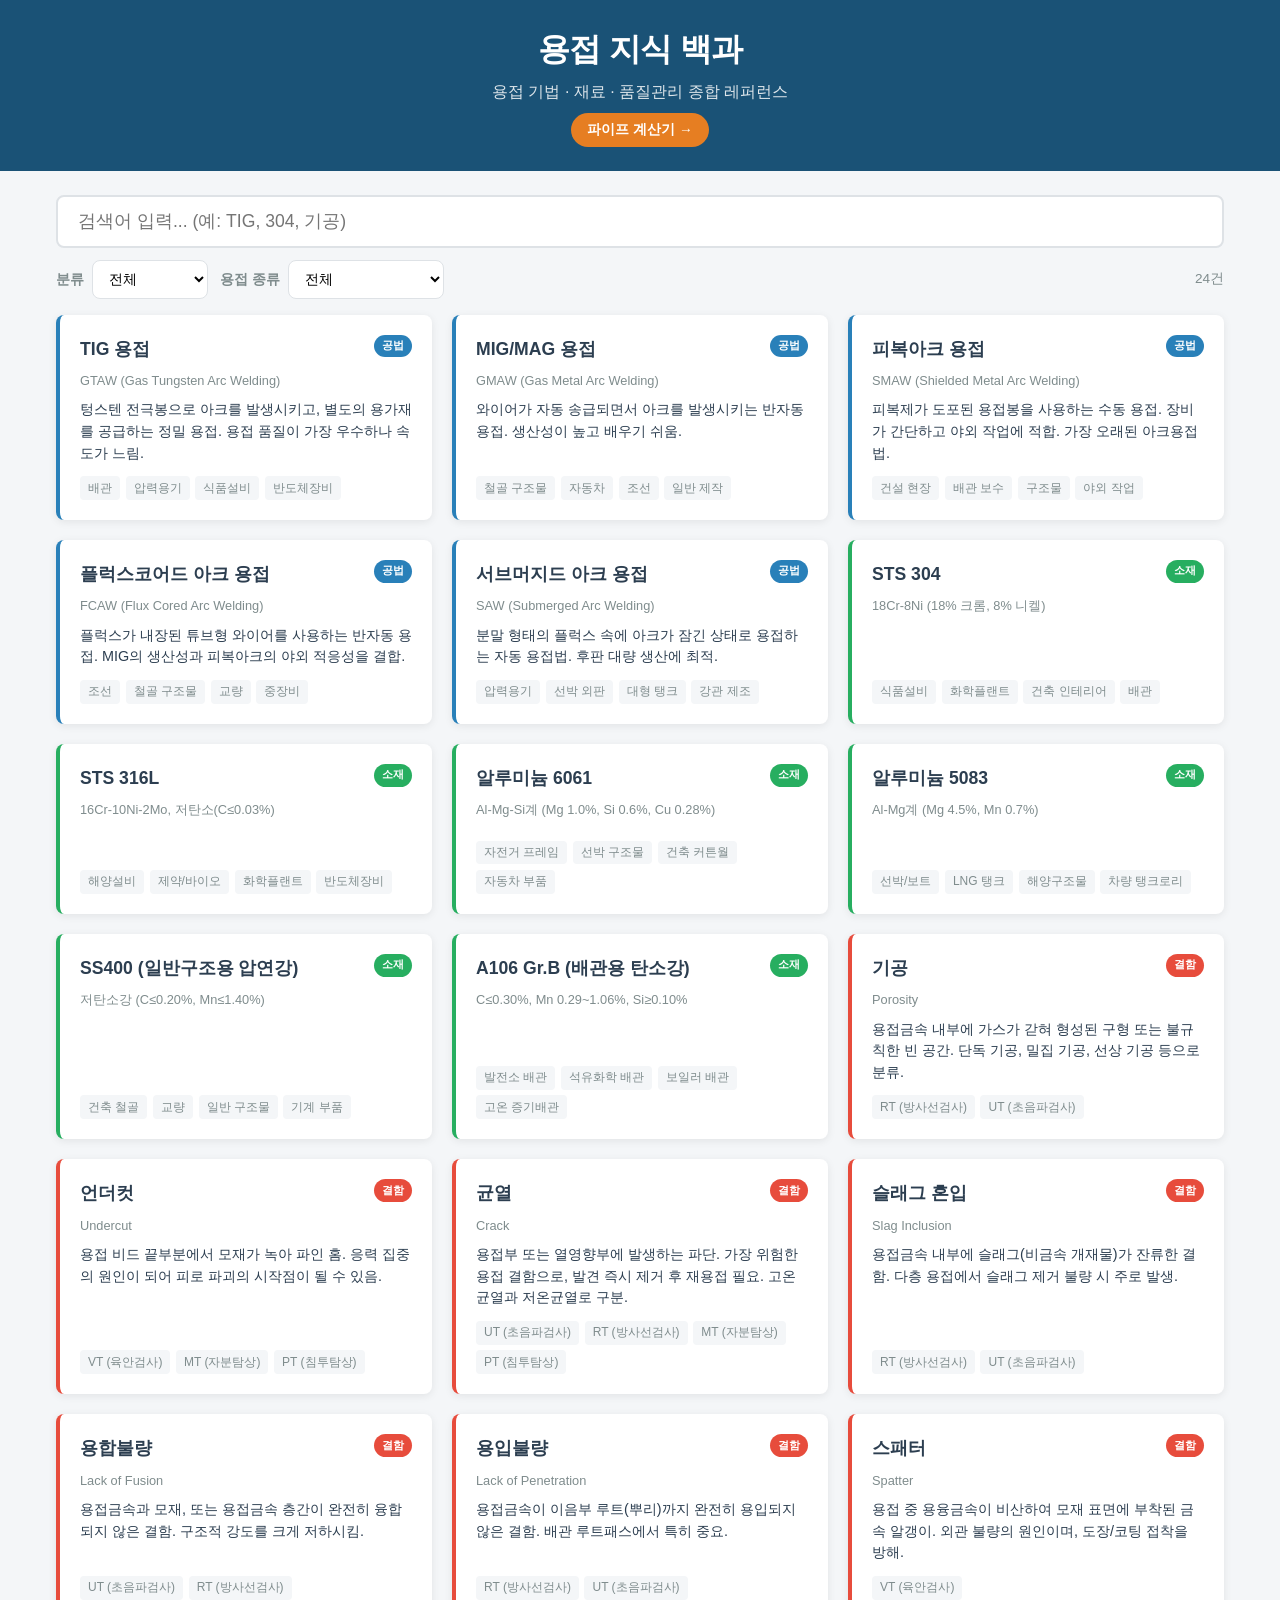
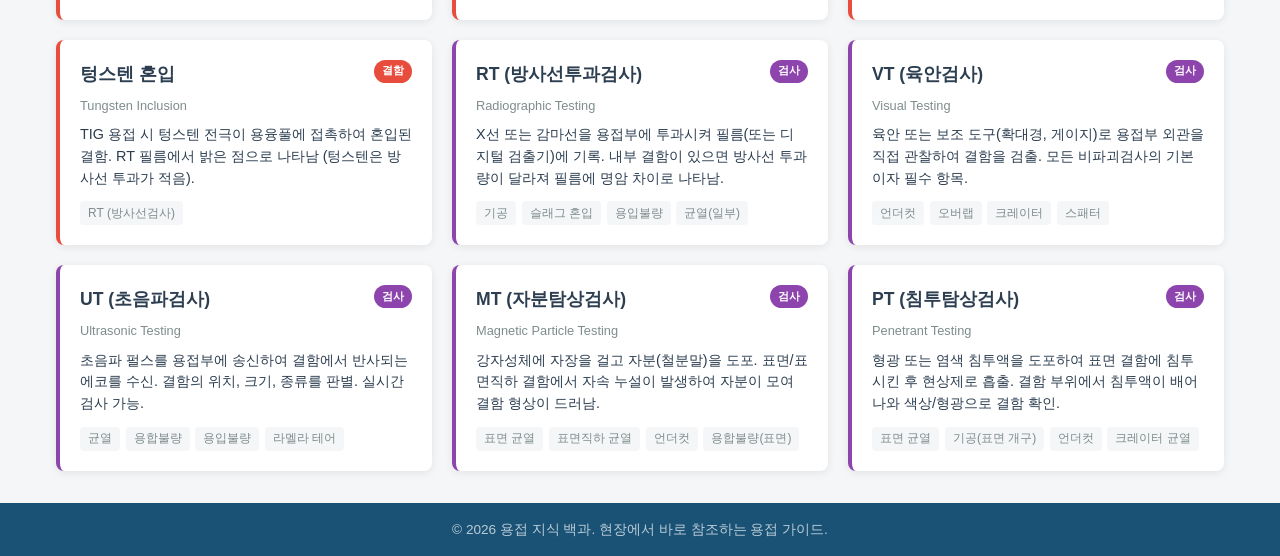
==== index.html @ b44bc076 "용접 지식 백과 정적 사이트 - GitHub Pages 배포 8개 파이프 계산기, 용접 공법/소재/결함 검색, 모바일 최적화 포함.  Co-Authored-By: Claude Op" ====
<!DOCTYPE html>
<html lang="ko">
<head>
  <meta charset="UTF-8">
  <meta name="viewport" content="width=device-width, initial-scale=1.0">
  <meta name="description" content="용접 기법, 재료, 결함 관리에 대한 종합 지식 사이트. 현장에서 바로 참조할 수 있는 용접 가이드.">
  <title>용접 지식 백과</title>
  <link rel="stylesheet" href="css/style.css">
</head>
<body>
  <header class="header">
    <div class="container">
      <h1 class="header__title">용접 지식 백과</h1>
      <p class="header__subtitle">용접 기법 · 재료 · 품질관리 종합 레퍼런스</p>
      <a href="calculator.html" class="header__calc-link">파이프 계산기 &rarr;</a>
    </div>
  </header>

  <main class="container">
    <!-- 검색 및 필터 영역 -->
    <section class="search-section">
      <div class="search-bar">
        <input
          type="text"
          id="searchInput"
          class="search-bar__input"
          placeholder="검색어 입력... (예: TIG, 304, 기공)"
          autocomplete="off"
        >
      </div>
      <div class="filter-bar">
        <div class="filter-group">
          <label for="typeFilter" class="filter-group__label">분류</label>
          <select id="typeFilter" class="filter-group__select">
            <option value="all">전체</option>
            <option value="processes">용접 공법</option>
            <option value="materials">소재</option>
            <option value="defects">결함</option>
            <option value="inspections">비파괴검사</option>
          </select>
        </div>
        <div class="filter-group">
          <label for="processFilter" class="filter-group__label">용접 종류</label>
          <select id="processFilter" class="filter-group__select">
            <option value="all">전체</option>
            <option value="tig">TIG</option>
            <option value="mig">MIG/MAG</option>
            <option value="smaw">피복아크(SMAW)</option>
            <option value="fcaw">FCAW</option>
            <option value="saw">SAW</option>
          </select>
        </div>
        <span id="resultCount" class="filter-bar__count"></span>
      </div>
    </section>

    <!-- 카드 목록 영역 -->
    <section id="cardGrid" class="card-grid">
      <!-- JavaScript에서 카드가 동적으로 삽입됩니다 -->
    </section>

    <!-- 검색 결과 없음 메시지 -->
    <div id="noResults" class="no-results" style="display: none;">
      <p>검색 결과가 없습니다.</p>
      <p class="no-results__hint">다른 검색어를 입력하거나 필터를 변경해 보세요.</p>
    </div>
  </main>

  <footer class="footer">
    <div class="container">
      <p>&copy; 2026 용접 지식 백과. 현장에서 바로 참조하는 용접 가이드.</p>
    </div>
  </footer>

  <script src="js/data-loader.js"></script>
  <script src="js/search.js"></script>
  <script src="js/app.js"></script>
</body>
</html>
---- css/style.css ----
/* ============================================
   용접 지식 백과 - 스타일시트
   모바일 퍼스트 + CSS 변수 테마
   ============================================ */

/* --- CSS 변수 (색상/크기를 여기서만 바꾸면 전체 변경) --- */
:root {
  --color-primary: #1a5276;
  --color-primary-light: #2980b9;
  --color-accent: #e67e22;
  --color-bg: #f4f6f8;
  --color-card: #ffffff;
  --color-text: #2c3e50;
  --color-text-light: #7f8c8d;
  --color-border: #dee2e6;
  --color-danger: #e74c3c;
  --color-success: #27ae60;
  --color-info: #3498db;
  --color-tag-process: #2980b9;
  --color-tag-material: #27ae60;
  --color-tag-defect: #e74c3c;
  --color-tag-inspection: #8e44ad;
  --radius: 8px;
  --shadow: 0 2px 8px rgba(0, 0, 0, 0.08);
  --shadow-hover: 0 4px 16px rgba(0, 0, 0, 0.12);
  --max-width: 1200px;
  --header-height: auto;
}

/* --- 리셋 & 기본 --- */
*,
*::before,
*::after {
  box-sizing: border-box;
  margin: 0;
  padding: 0;
}

body {
  font-family: -apple-system, BlinkMacSystemFont, "Segoe UI", Roboto, "Noto Sans KR", sans-serif;
  background: var(--color-bg);
  color: var(--color-text);
  line-height: 1.6;
  min-height: 100vh;
  display: flex;
  flex-direction: column;
}

a {
  color: var(--color-primary-light);
  text-decoration: none;
}

a:hover {
  text-decoration: underline;
}

/* --- 컨테이너 --- */
.container {
  max-width: var(--max-width);
  margin: 0 auto;
  padding: 0 1rem;
  width: 100%;
}

/* --- 헤더 --- */
.header {
  background: var(--color-primary);
  color: #fff;
  padding: 1.5rem 0;
  text-align: center;
}

.header__title {
  font-size: 1.5rem;
  font-weight: 700;
  letter-spacing: -0.02em;
}

.header__subtitle {
  font-size: 0.875rem;
  opacity: 0.85;
  margin-top: 0.25rem;
}

.header__calc-link {
  display: inline-block;
  margin-top: 0.5rem;
  padding: 0.4rem 1rem;
  background: var(--color-accent);
  color: #fff;
  border-radius: 100px;
  font-size: 0.85rem;
  font-weight: 600;
}

.header__calc-link:hover {
  opacity: 0.9;
  text-decoration: none;
}

/* 상세 페이지 헤더 */
.header--detail {
  padding: 0.75rem 0;
  text-align: left;
}

.header__nav {
  display: flex;
  align-items: center;
  gap: 1rem;
}

.header__back {
  color: #fff;
  font-size: 0.95rem;
  opacity: 0.9;
}

.header__back:hover {
  opacity: 1;
  text-decoration: none;
}

.header__title-small {
  font-size: 1rem;
  font-weight: 600;
}

/* --- 검색 & 필터 --- */
.search-section {
  margin: 1.5rem 0 1rem;
}

.search-bar {
  margin-bottom: 0.75rem;
}

.search-bar__input {
  width: 100%;
  padding: 0.875rem 1rem;
  border: 2px solid var(--color-border);
  border-radius: var(--radius);
  font-size: 1rem;
  outline: none;
  transition: border-color 0.2s;
}

.search-bar__input:focus {
  border-color: var(--color-primary-light);
}

.filter-bar {
  display: flex;
  flex-wrap: wrap;
  gap: 0.75rem;
  align-items: center;
}

.filter-group {
  display: flex;
  align-items: center;
  gap: 0.5rem;
}

.filter-group__label {
  font-size: 0.9rem;
  font-weight: 600;
  color: var(--color-text-light);
  white-space: nowrap;
}

.filter-group__select {
  padding: 0.6rem 0.75rem;
  border: 1px solid var(--color-border);
  border-radius: var(--radius);
  font-size: 0.9rem;
  background: #fff;
  cursor: pointer;
}

.filter-bar__count {
  font-size: 0.85rem;
  color: var(--color-text-light);
  margin-left: auto;
}

/* --- 카드 그리드 --- */
.card-grid {
  display: grid;
  grid-template-columns: repeat(auto-fill, minmax(300px, 1fr));
  gap: 1rem;
  margin-bottom: 2rem;
}

/* --- 카드 --- */
.card {
  background: var(--color-card);
  border-radius: var(--radius);
  box-shadow: var(--shadow);
  padding: 1.25rem;
  cursor: pointer;
  transition: box-shadow 0.2s, transform 0.2s;
  border-left: 4px solid transparent;
  display: flex;
  flex-direction: column;
}

.card:hover {
  box-shadow: var(--shadow-hover);
  transform: translateY(-2px);
}

.card--process {
  border-left-color: var(--color-tag-process);
}

.card--material {
  border-left-color: var(--color-tag-material);
}

.card--defect {
  border-left-color: var(--color-tag-defect);
}

.card--inspection {
  border-left-color: var(--color-tag-inspection);
}

.card__header {
  display: flex;
  justify-content: space-between;
  align-items: flex-start;
  margin-bottom: 0.5rem;
}

.card__title {
  font-size: 1.1rem;
  font-weight: 700;
  color: var(--color-text);
}

.card__tag {
  font-size: 0.7rem;
  font-weight: 600;
  padding: 0.15rem 0.5rem;
  border-radius: 100px;
  color: #fff;
  white-space: nowrap;
  flex-shrink: 0;
}

.card__tag--process {
  background: var(--color-tag-process);
}

.card__tag--material {
  background: var(--color-tag-material);
}

.card__tag--defect {
  background: var(--color-tag-defect);
}

.card__tag--inspection {
  background: var(--color-tag-inspection);
}

.card__subtitle {
  font-size: 0.8rem;
  color: var(--color-text-light);
  margin-bottom: 0.5rem;
}

.card__summary {
  font-size: 0.9rem;
  color: var(--color-text);
  line-height: 1.5;
  flex-grow: 1;
}

.card__keywords {
  display: flex;
  flex-wrap: wrap;
  gap: 0.35rem;
  margin-top: 0.75rem;
}

.card__keyword {
  font-size: 0.75rem;
  background: var(--color-bg);
  color: var(--color-text-light);
  padding: 0.15rem 0.5rem;
  border-radius: 4px;
}

/* --- 검색 결과 없음 --- */
.no-results {
  text-align: center;
  padding: 3rem 1rem;
  color: var(--color-text-light);
}

.no-results p {
  font-size: 1.1rem;
  margin-bottom: 0.5rem;
}

.no-results__hint {
  font-size: 0.9rem;
}

/* --- 상세 페이지 --- */
.detail {
  padding: 1.5rem 0 2rem;
}

.detail__loading {
  text-align: center;
  color: var(--color-text-light);
  padding: 3rem 0;
}

.detail__title {
  font-size: 1.6rem;
  font-weight: 700;
  margin-bottom: 0.25rem;
}

.detail__name-en {
  font-size: 0.9rem;
  color: var(--color-text-light);
  margin-bottom: 0.5rem;
}

.detail__category {
  display: inline-block;
  font-size: 0.8rem;
  font-weight: 600;
  padding: 0.2rem 0.75rem;
  border-radius: 100px;
  color: #fff;
  margin-bottom: 1rem;
}

.detail__summary {
  font-size: 1rem;
  line-height: 1.7;
  margin-bottom: 1.5rem;
  padding: 1rem;
  background: var(--color-bg);
  border-radius: var(--radius);
}

/* 상세 페이지 섹션 */
.detail-section {
  margin-bottom: 1.5rem;
}

.detail-section__title {
  font-size: 1.1rem;
  font-weight: 700;
  color: var(--color-primary);
  margin-bottom: 0.75rem;
  padding-bottom: 0.25rem;
  border-bottom: 2px solid var(--color-primary);
  display: inline-block;
}

.detail-section__list {
  list-style: none;
  padding: 0;
}

.detail-section__list li {
  padding: 0.35rem 0 0.35rem 1.25rem;
  position: relative;
  line-height: 1.5;
}

.detail-section__list li::before {
  content: "•";
  position: absolute;
  left: 0.25rem;
  color: var(--color-primary-light);
  font-weight: bold;
}

/* 장단점 리스트 */
.pros-cons {
  display: grid;
  grid-template-columns: 1fr 1fr;
  gap: 1rem;
}

.pros-list,
.cons-list {
  padding: 0.75rem 1rem;
  border-radius: var(--radius);
  list-style: none;
}

.pros-list {
  background: rgba(39, 174, 96, 0.08);
  border-left: 4px solid var(--color-success);
}

.cons-list {
  background: rgba(231, 76, 60, 0.08);
  border-left: 4px solid var(--color-danger);
}

.pros-list li,
.cons-list li {
  padding: 0.25rem 0;
  font-size: 0.9rem;
}

.pros-label,
.cons-label {
  font-weight: 700;
  font-size: 0.85rem;
  margin-bottom: 0.5rem;
}

.pros-label {
  color: var(--color-success);
}

.cons-label {
  color: var(--color-danger);
}

/* 세팅 테이블 */
.settings-table-wrapper {
  overflow-x: auto;
  margin-bottom: 1rem;
}

.settings-table {
  width: 100%;
  min-width: 500px;
  border-collapse: collapse;
  font-size: 0.85rem;
}

.settings-table th,
.settings-table td {
  padding: 0.5rem 0.75rem;
  text-align: left;
  border-bottom: 1px solid var(--color-border);
}

.settings-table th {
  background: var(--color-primary);
  color: #fff;
  font-weight: 600;
  white-space: nowrap;
}

.settings-table tr:nth-child(even) td {
  background: var(--color-bg);
}

.settings-table td:last-child {
  font-size: 0.8rem;
  color: var(--color-text-light);
}

/* 팁/주의사항 박스 */
.tip-box {
  background: rgba(52, 152, 219, 0.08);
  border-left: 4px solid var(--color-info);
  padding: 0.75rem 1rem;
  border-radius: 0 var(--radius) var(--radius) 0;
  margin-bottom: 0.5rem;
  font-size: 0.9rem;
  line-height: 1.5;
}

.caution-box {
  background: rgba(231, 76, 60, 0.08);
  border-left: 4px solid var(--color-danger);
  padding: 0.75rem 1rem;
  border-radius: 0 var(--radius) var(--radius) 0;
  margin-bottom: 0.5rem;
  font-size: 0.9rem;
  line-height: 1.5;
}

/* 관련 항목 링크 */
.related-links {
  display: flex;
  flex-wrap: wrap;
  gap: 0.5rem;
}

.related-link {
  display: inline-block;
  padding: 0.5rem 0.875rem;
  background: var(--color-bg);
  border: 1px solid var(--color-border);
  border-radius: var(--radius);
  font-size: 0.85rem;
  color: var(--color-primary-light);
  transition: background 0.2s;
}

.related-link:hover {
  background: var(--color-primary-light);
  color: #fff;
  text-decoration: none;
}

/* --- 계산기 --- */
.calc-page {
  padding: 1rem 0 2rem;
}

.calc-tabs {
  display: flex;
  gap: 0.5rem;
  overflow-x: auto;
  padding-bottom: 0.5rem;
  margin-bottom: 1.25rem;
  -webkit-overflow-scrolling: touch;
}

.calc-tab {
  padding: 0.6rem 1rem;
  border: 1px solid var(--color-border);
  border-radius: var(--radius);
  background: var(--color-card);
  font-size: 0.9rem;
  font-weight: 600;
  color: var(--color-text);
  cursor: pointer;
  white-space: nowrap;
  transition: background 0.2s, color 0.2s;
}

.calc-tab--active {
  background: var(--color-primary);
  color: #fff;
  border-color: var(--color-primary);
}

.calc-panel {
  display: none;
}

.calc-panel--active {
  display: block;
}

.calc-panel__title {
  font-size: 1.3rem;
  font-weight: 700;
  margin-bottom: 0.25rem;
}

.calc-panel__subtitle {
  font-size: 1.05rem;
  font-weight: 600;
  margin-bottom: 0.25rem;
  color: var(--color-primary);
}

.calc-panel__desc {
  font-size: 0.9rem;
  color: var(--color-text-light);
  margin-bottom: 1.25rem;
}

.calc-form {
  display: flex;
  flex-direction: column;
  gap: 0.75rem;
  margin-bottom: 1rem;
}

.calc-field {
  display: flex;
  flex-direction: column;
  gap: 0.25rem;
}

.calc-label {
  font-size: 0.85rem;
  font-weight: 600;
  color: var(--color-text-light);
}

.calc-input,
.calc-select {
  padding: 0.75rem;
  border: 2px solid var(--color-border);
  border-radius: var(--radius);
  font-size: 1rem;
  outline: none;
  transition: border-color 0.2s;
  background: #fff;
}

.calc-input:focus,
.calc-select:focus {
  border-color: var(--color-primary-light);
}

.calc-input-group {
  display: flex;
  gap: 0.5rem;
}

.calc-input-group .calc-input {
  flex: 1;
}

.calc-unit-select {
  padding: 0.75rem 0.5rem;
  border: 2px solid var(--color-border);
  border-radius: var(--radius);
  font-size: 0.9rem;
  background: #fff;
  width: 5rem;
}

.calc-hint {
  font-size: 0.8rem;
  color: var(--color-text-light);
}

.calc-btn {
  padding: 0.875rem;
  background: var(--color-accent);
  color: #fff;
  border: none;
  border-radius: var(--radius);
  font-size: 1rem;
  font-weight: 700;
  cursor: pointer;
  transition: opacity 0.2s;
}

.calc-btn:active {
  opacity: 0.8;
}

/* 결과 표시 */
.calc-result {
  min-height: 1rem;
  margin-bottom: 1rem;
}

.calc-result__grid {
  display: grid;
  grid-template-columns: repeat(auto-fit, minmax(120px, 1fr));
  gap: 0.75rem;
  margin-bottom: 0.5rem;
}

.calc-result__item {
  background: var(--color-bg);
  padding: 0.75rem;
  border-radius: var(--radius);
  text-align: center;
}

.calc-result__item--primary {
  background: rgba(26, 82, 118, 0.08);
  border: 2px solid var(--color-primary);
}

.calc-result__label {
  display: block;
  font-size: 0.8rem;
  font-weight: 600;
  color: var(--color-text-light);
  margin-bottom: 0.25rem;
}

.calc-result__value {
  display: block;
  font-size: 1.4rem;
  font-weight: 700;
  color: var(--color-primary);
}

.calc-result__sub {
  display: block;
  font-size: 0.8rem;
  color: var(--color-text-light);
  margin-top: 0.15rem;
}

.calc-result__note {
  font-size: 0.8rem;
  color: var(--color-text-light);
}

.calc-result__breakdown {
  background: var(--color-bg);
  padding: 0.75rem;
  border-radius: var(--radius);
  font-size: 0.9rem;
  line-height: 1.8;
}

.calc-result__error {
  color: var(--color-danger);
  font-size: 0.9rem;
}

/* 공식 설명 */
.calc-formula {
  border: 1px solid var(--color-border);
  border-radius: var(--radius);
  margin-top: 0.5rem;
}

.calc-formula summary {
  padding: 0.6rem 0.75rem;
  font-size: 0.85rem;
  font-weight: 600;
  color: var(--color-primary);
  cursor: pointer;
}

.calc-formula__content {
  padding: 0 0.75rem 0.75rem;
  font-size: 0.9rem;
  line-height: 1.7;
}

.calc-formula__tip {
  margin-top: 0.5rem;
  color: var(--color-text-light);
  font-size: 0.85rem;
}

/* 분수 inch 그리드 */
.calc-fraction-grid {
  display: grid;
  grid-template-columns: repeat(4, 1fr);
  gap: 0.35rem;
  margin-bottom: 1rem;
}

.calc-fraction-btn {
  padding: 0.5rem;
  background: var(--color-bg);
  border: 1px solid var(--color-border);
  border-radius: var(--radius);
  font-size: 0.8rem;
  cursor: pointer;
  text-align: center;
  transition: background 0.2s;
}

.calc-fraction-btn:active {
  background: var(--color-primary-light);
  color: #fff;
}

/* --- 푸터 --- */
.footer {
  margin-top: auto;
  background: var(--color-primary);
  color: rgba(255, 255, 255, 0.7);
  padding: 1rem 0;
  text-align: center;
  font-size: 0.85rem;
}

/* --- 반응형 (데스크탑 보정) --- */
@media (min-width: 768px) {
  .header__title {
    font-size: 2rem;
  }

  .header__subtitle {
    font-size: 1rem;
  }

  .search-bar__input {
    font-size: 1.1rem;
    padding: 0.85rem 1.25rem;
  }

  .detail__title {
    font-size: 2rem;
  }

  .card-grid {
    gap: 1.25rem;
  }
}

/* 모바일 최적화 */
@media (max-width: 500px) {
  .pros-cons {
    grid-template-columns: 1fr;
  }

  .card-grid {
    grid-template-columns: 1fr;
  }

  .search-section {
    margin: 1rem 0 0.75rem;
  }

  .filter-bar {
    gap: 0.5rem;
  }

  /* 테이블 → 카드 변환 */
  .settings-table {
    min-width: 0;
  }

  .settings-table thead {
    display: none;
  }

  .settings-table tbody tr {
    display: block;
    margin-bottom: 0.75rem;
    padding: 0.75rem;
    background: var(--color-card);
    border: 1px solid var(--color-border);
    border-radius: var(--radius);
  }

  .settings-table tbody tr:nth-child(even) td {
    background: none;
  }

  .settings-table td {
    display: flex;
    padding: 0.25rem 0;
    border-bottom: none;
    font-size: 0.9rem;
  }

  .settings-table td::before {
    content: attr(data-label) ": ";
    font-weight: 600;
    color: var(--color-primary);
    min-width: 5rem;
    flex-shrink: 0;
  }

  .settings-table td:last-child {
    font-size: 0.85rem;
  }

  .settings-table td:first-child {
    padding-top: 0;
    font-size: 0.95rem;
  }
}

/* 극소 화면 (iPhone SE 등) */
@media (max-width: 380px) {
  .container {
    padding: 0 0.75rem;
  }

  .header {
    padding: 1rem 0;
  }

  .header__title {
    font-size: 1.3rem;
  }

  .card {
    padding: 1rem;
  }

  .card-grid {
    gap: 0.75rem;
  }

  .detail {
    padding: 1rem 0 1.5rem;
  }

  .detail__title {
    font-size: 1.4rem;
  }

  .tip-box,
  .caution-box {
    padding: 0.6rem 0.75rem;
  }
}
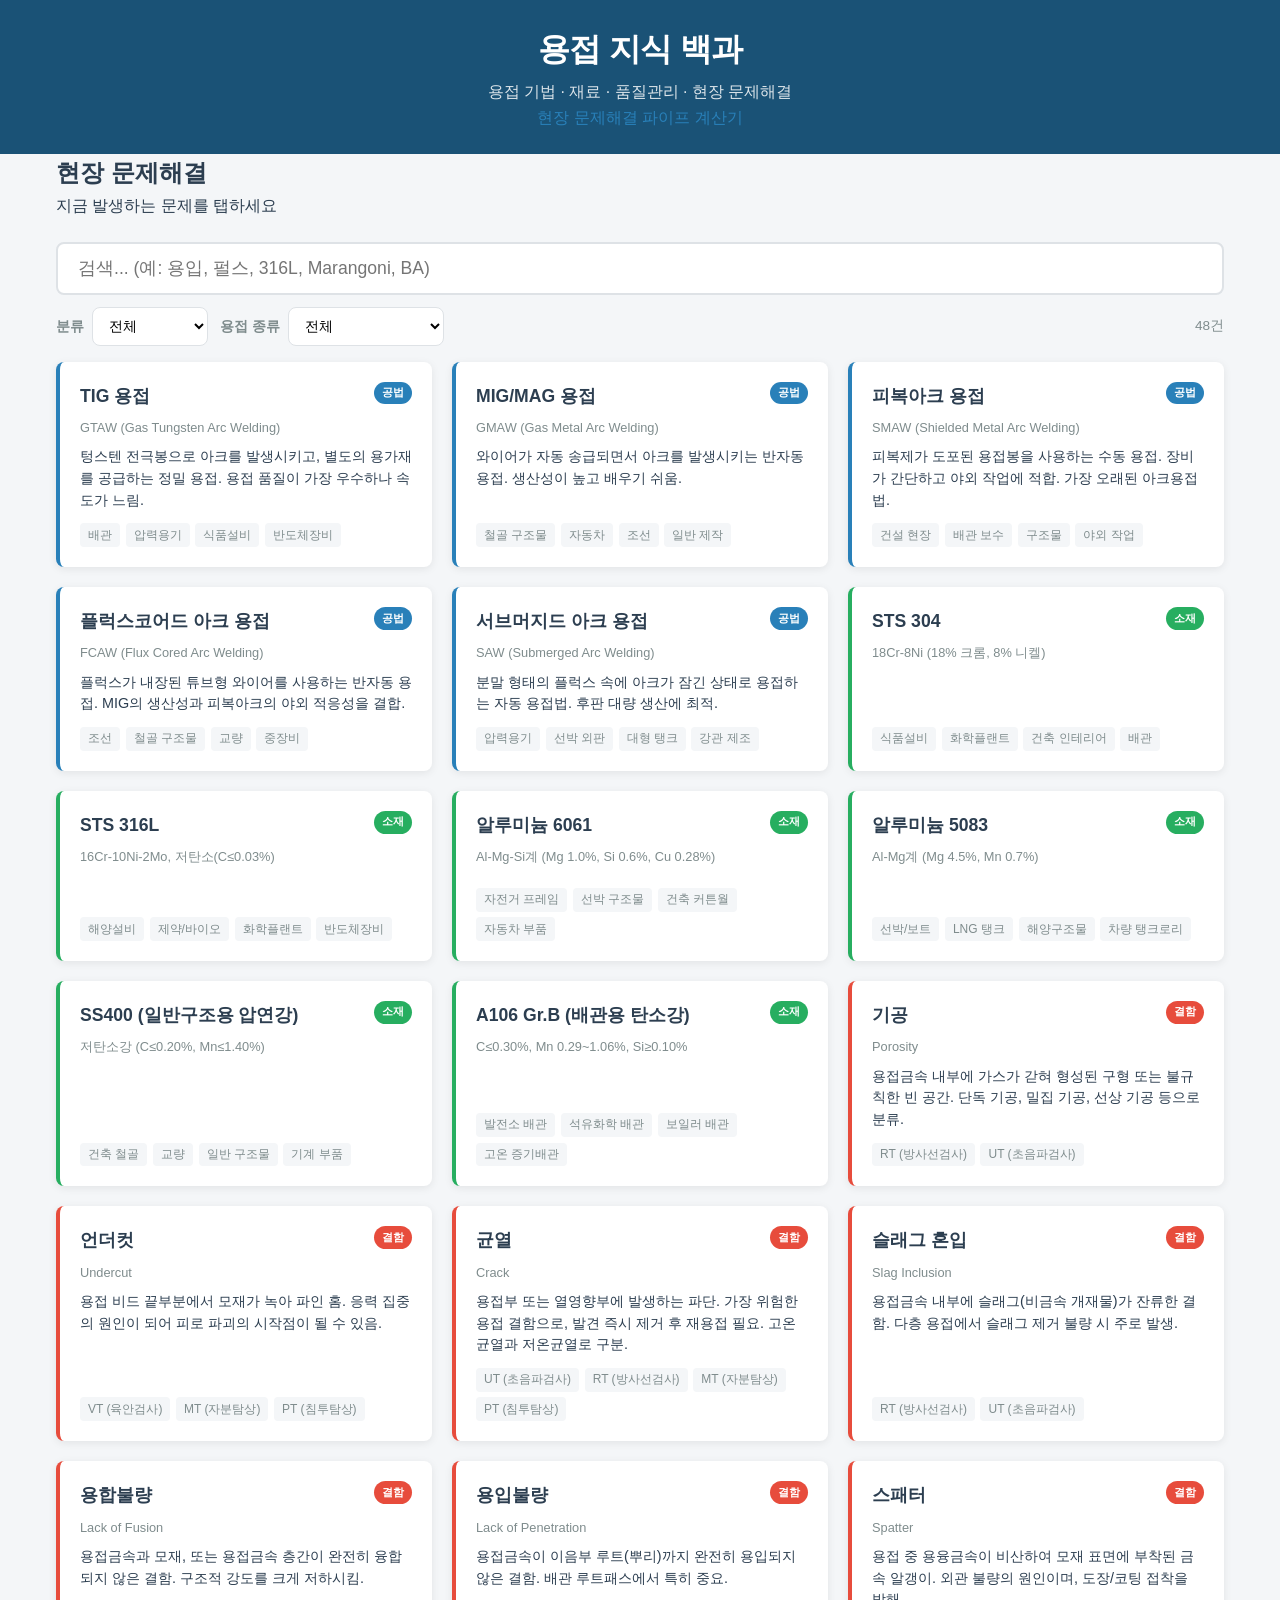
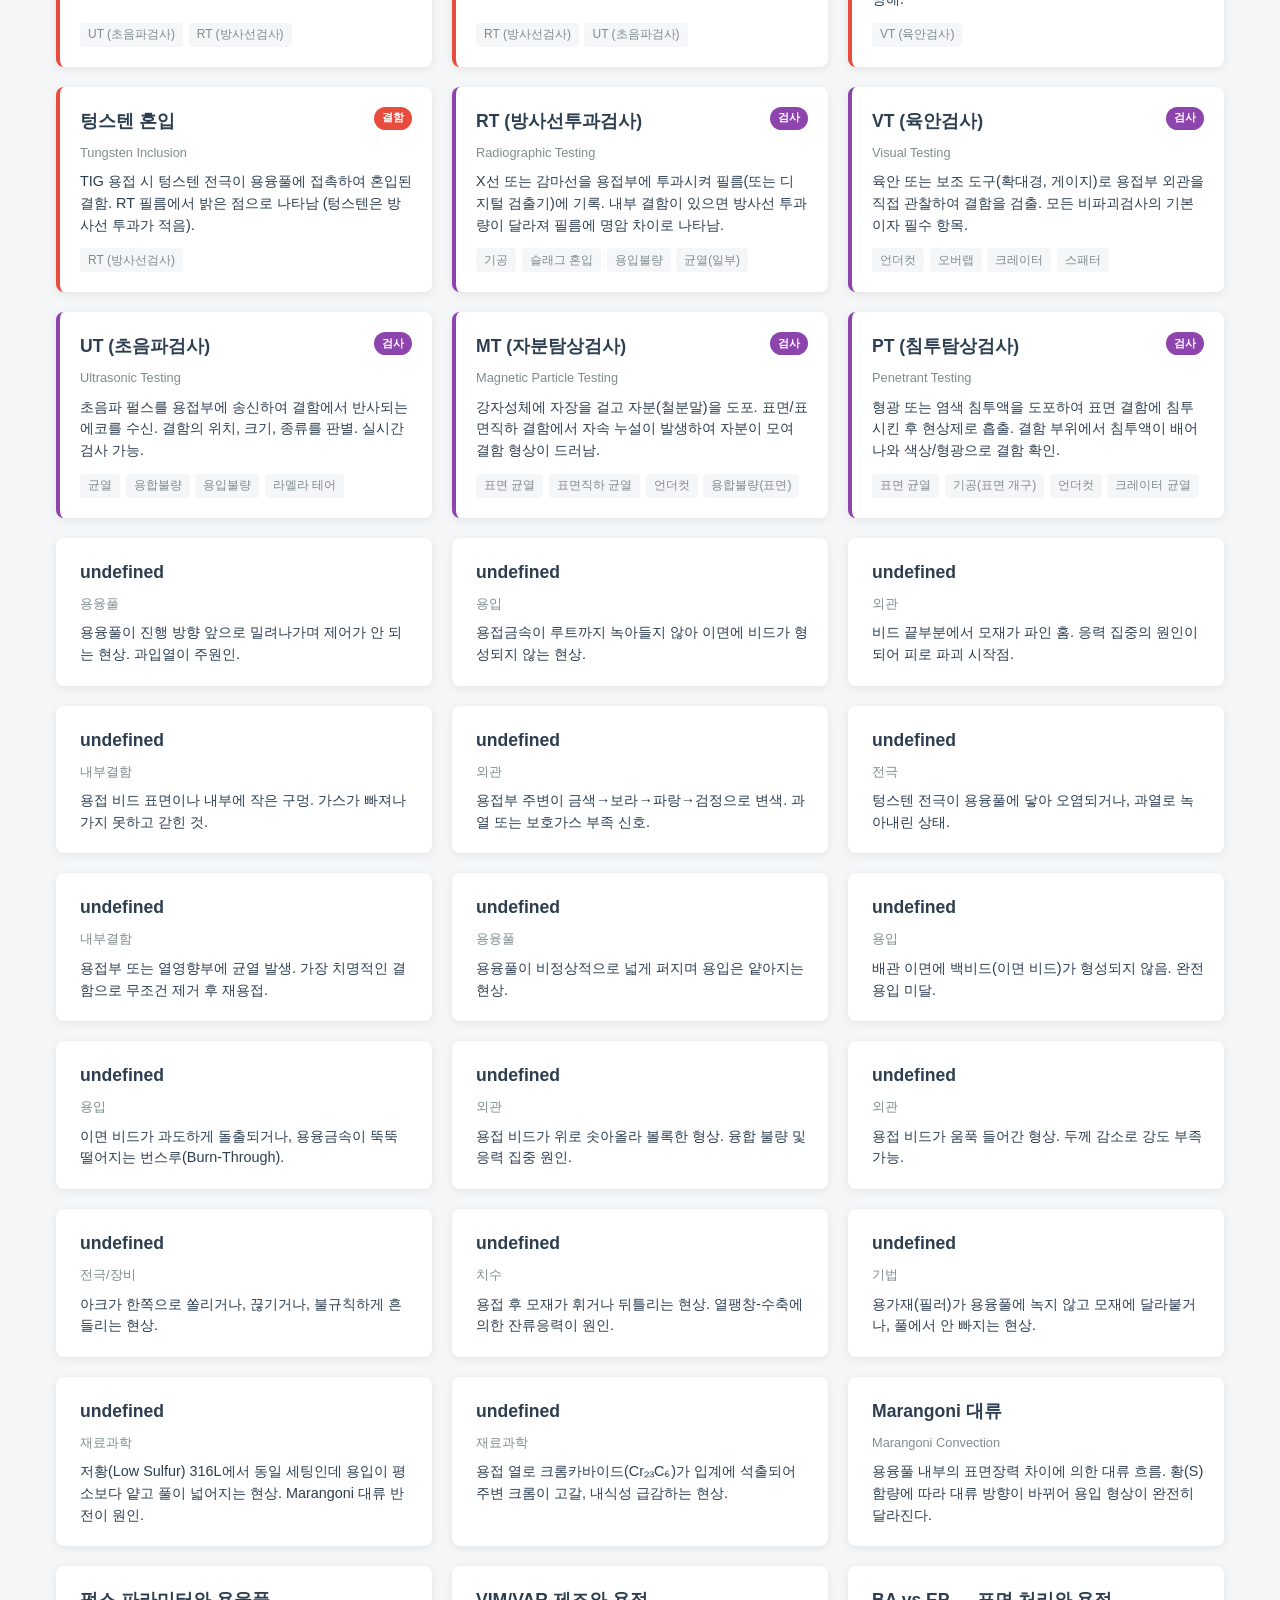
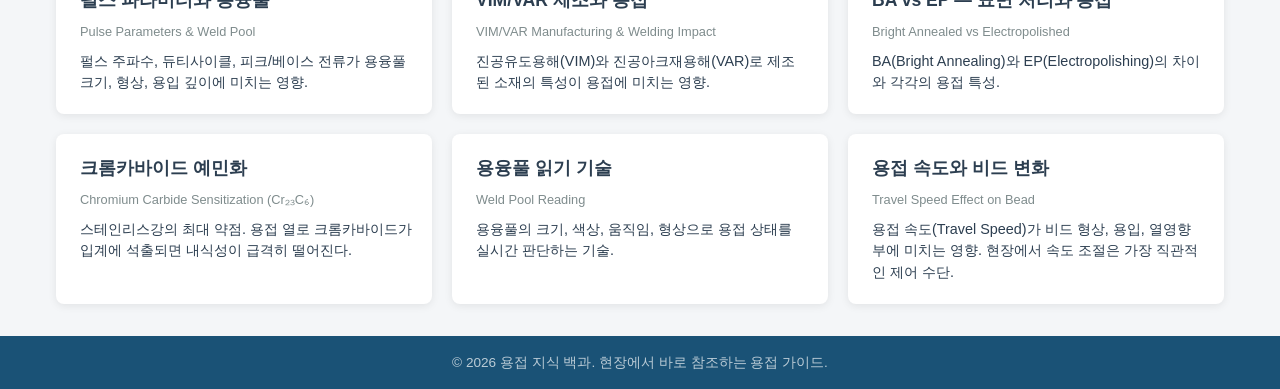
==== commit e9987691: "auto: update index.html" ====
--- a/index.html
+++ b/index.html
@@ -11,12 +11,24 @@
   <header class="header">
     <div class="container">
       <h1 class="header__title">용접 지식 백과</h1>
-      <p class="header__subtitle">용접 기법 · 재료 · 품질관리 종합 레퍼런스</p>
-      <a href="calculator.html" class="header__calc-link">파이프 계산기 &rarr;</a>
+      <p class="header__subtitle">용접 기법 · 재료 · 품질관리 · 현장 문제해결</p>
+      <div class="header__links">
+        <a href="#troubleshoot-section" class="header__link header__link--emergency">현장 문제해결</a>
+        <a href="calculator.html" class="header__link">파이프 계산기</a>
+      </div>
     </div>
   </header>
 
   <main class="container">
+    <!-- 현장 문제해결 퀵 액세스 -->
+    <section id="troubleshoot-section" class="troubleshoot-quick">
+      <h2 class="troubleshoot-quick__title">현장 문제해결</h2>
+      <p class="troubleshoot-quick__desc">지금 발생하는 문제를 탭하세요</p>
+      <div id="troubleshootGrid" class="troubleshoot-grid">
+        <!-- JavaScript에서 동적으로 삽입 -->
+      </div>
+    </section>
+
     <!-- 검색 및 필터 영역 -->
     <section class="search-section">
       <div class="search-bar">
@@ -24,7 +36,7 @@
           type="text"
           id="searchInput"
           class="search-bar__input"
-          placeholder="검색어 입력... (예: TIG, 304, 기공)"
+          placeholder="검색... (예: 용입, 펄스, 316L, Marangoni, BA)"
           autocomplete="off"
         >
       </div>
@@ -33,10 +45,12 @@
           <label for="typeFilter" class="filter-group__label">분류</label>
           <select id="typeFilter" class="filter-group__select">
             <option value="all">전체</option>
+            <option value="troubleshooting">문제해결</option>
             <option value="processes">용접 공법</option>
             <option value="materials">소재</option>
             <option value="defects">결함</option>
             <option value="inspections">비파괴검사</option>
+            <option value="science">용접 과학</option>
           </select>
         </div>
         <div class="filter-group">
@@ -56,7 +70,6 @@
 
     <!-- 카드 목록 영역 -->
     <section id="cardGrid" class="card-grid">
-      <!-- JavaScript에서 카드가 동적으로 삽입됩니다 -->
     </section>
 
     <!-- 검색 결과 없음 메시지 -->
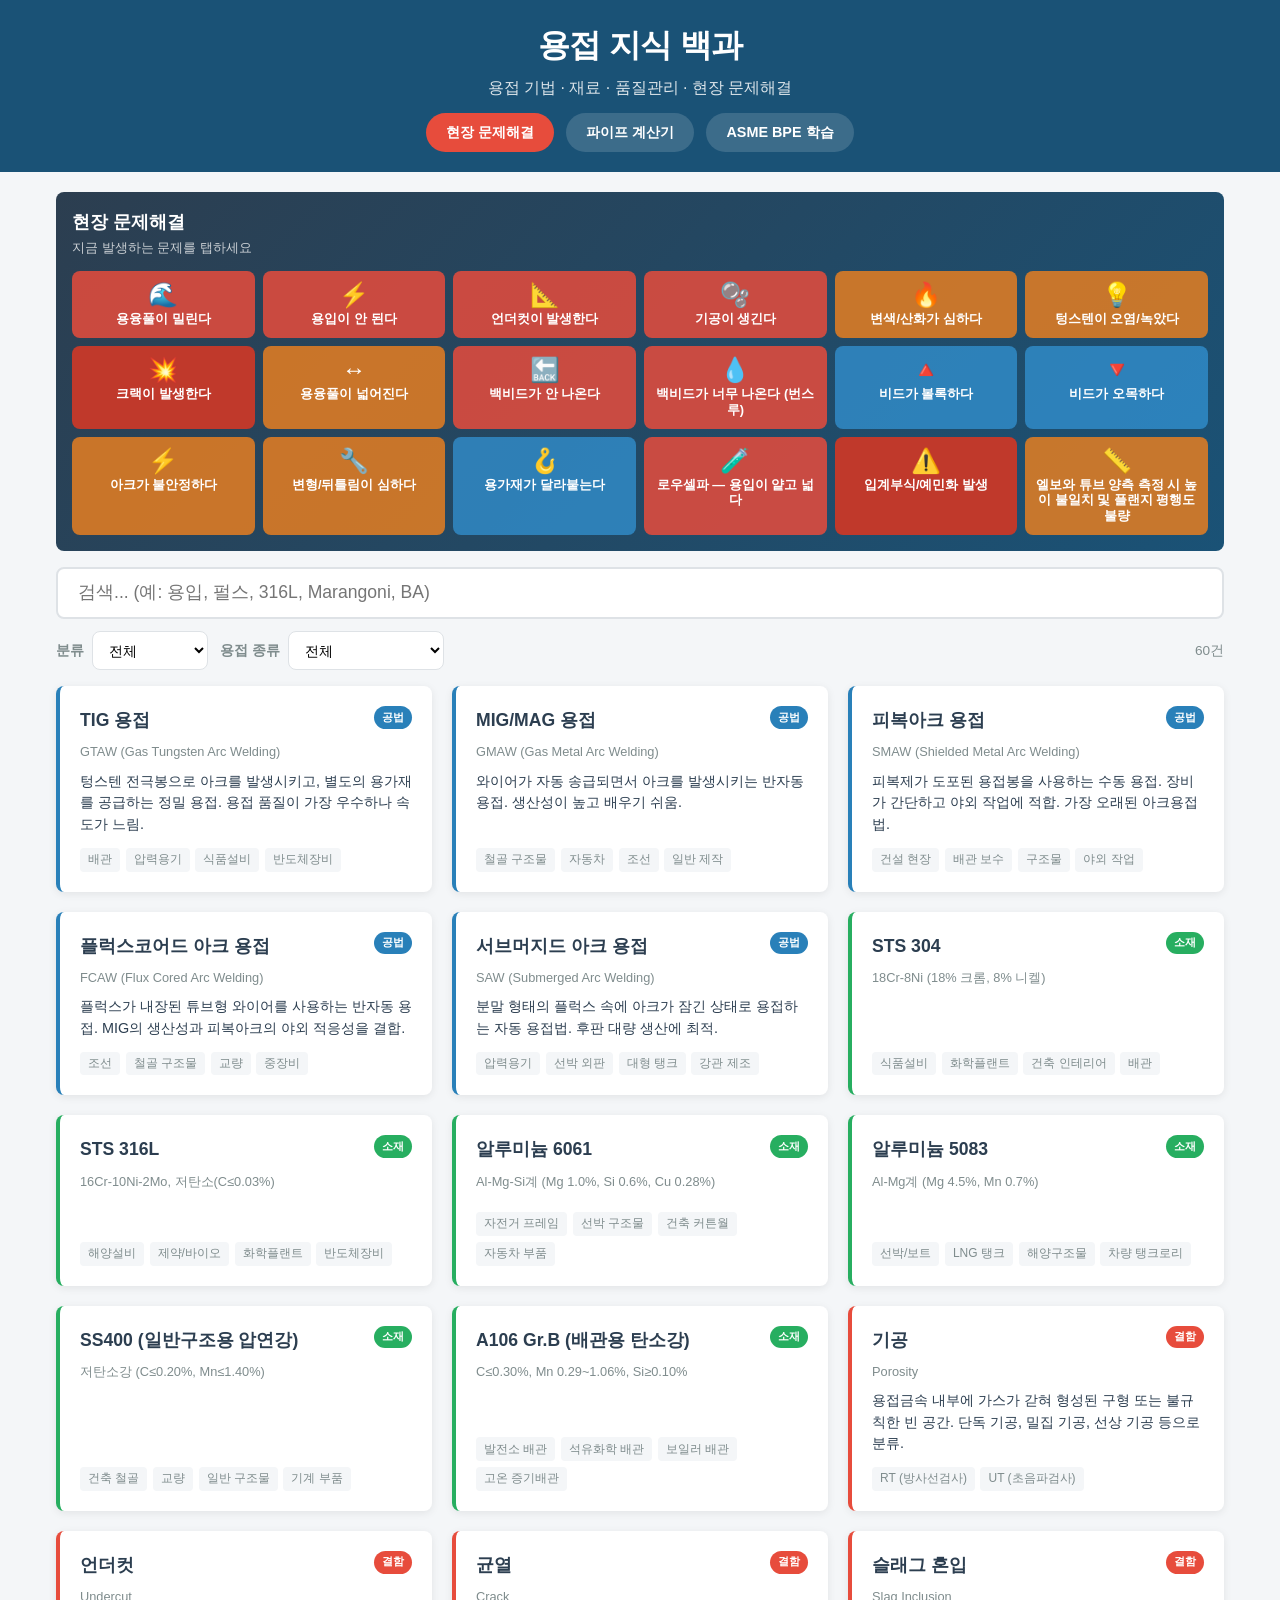
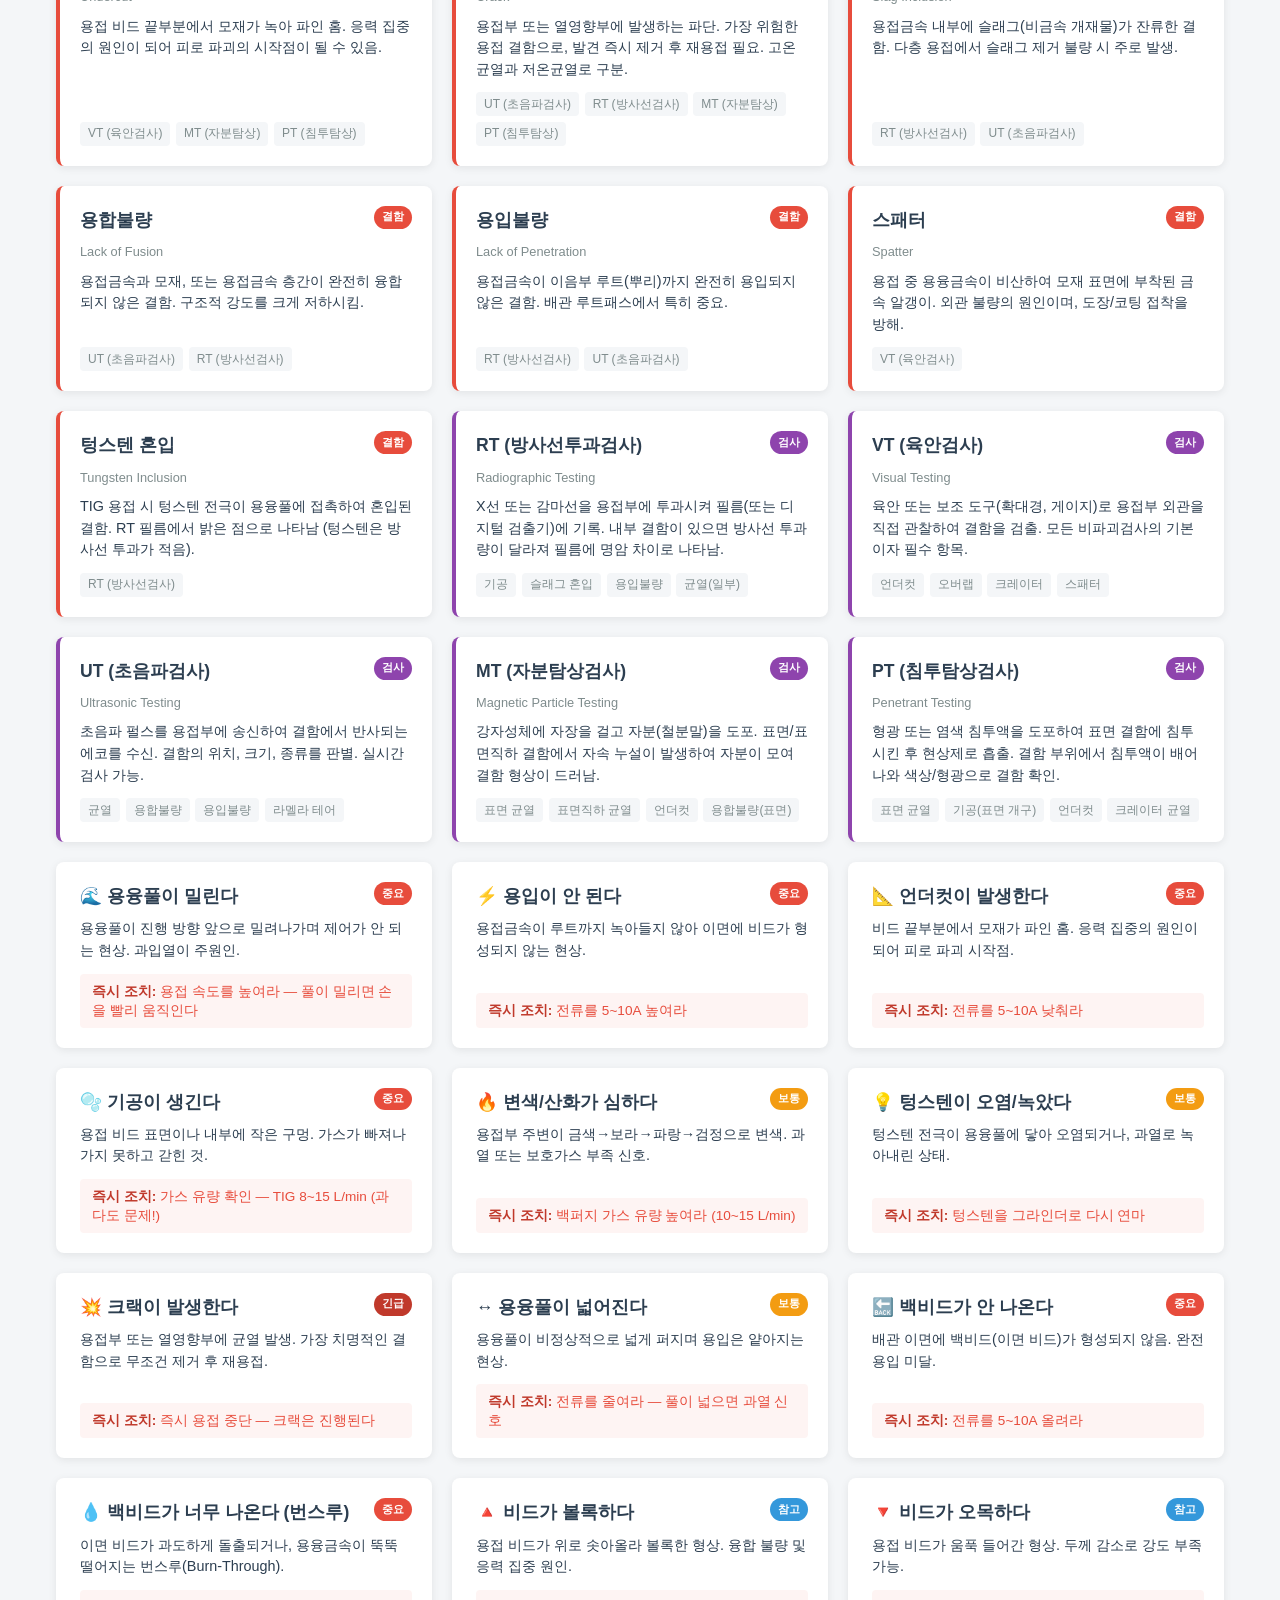
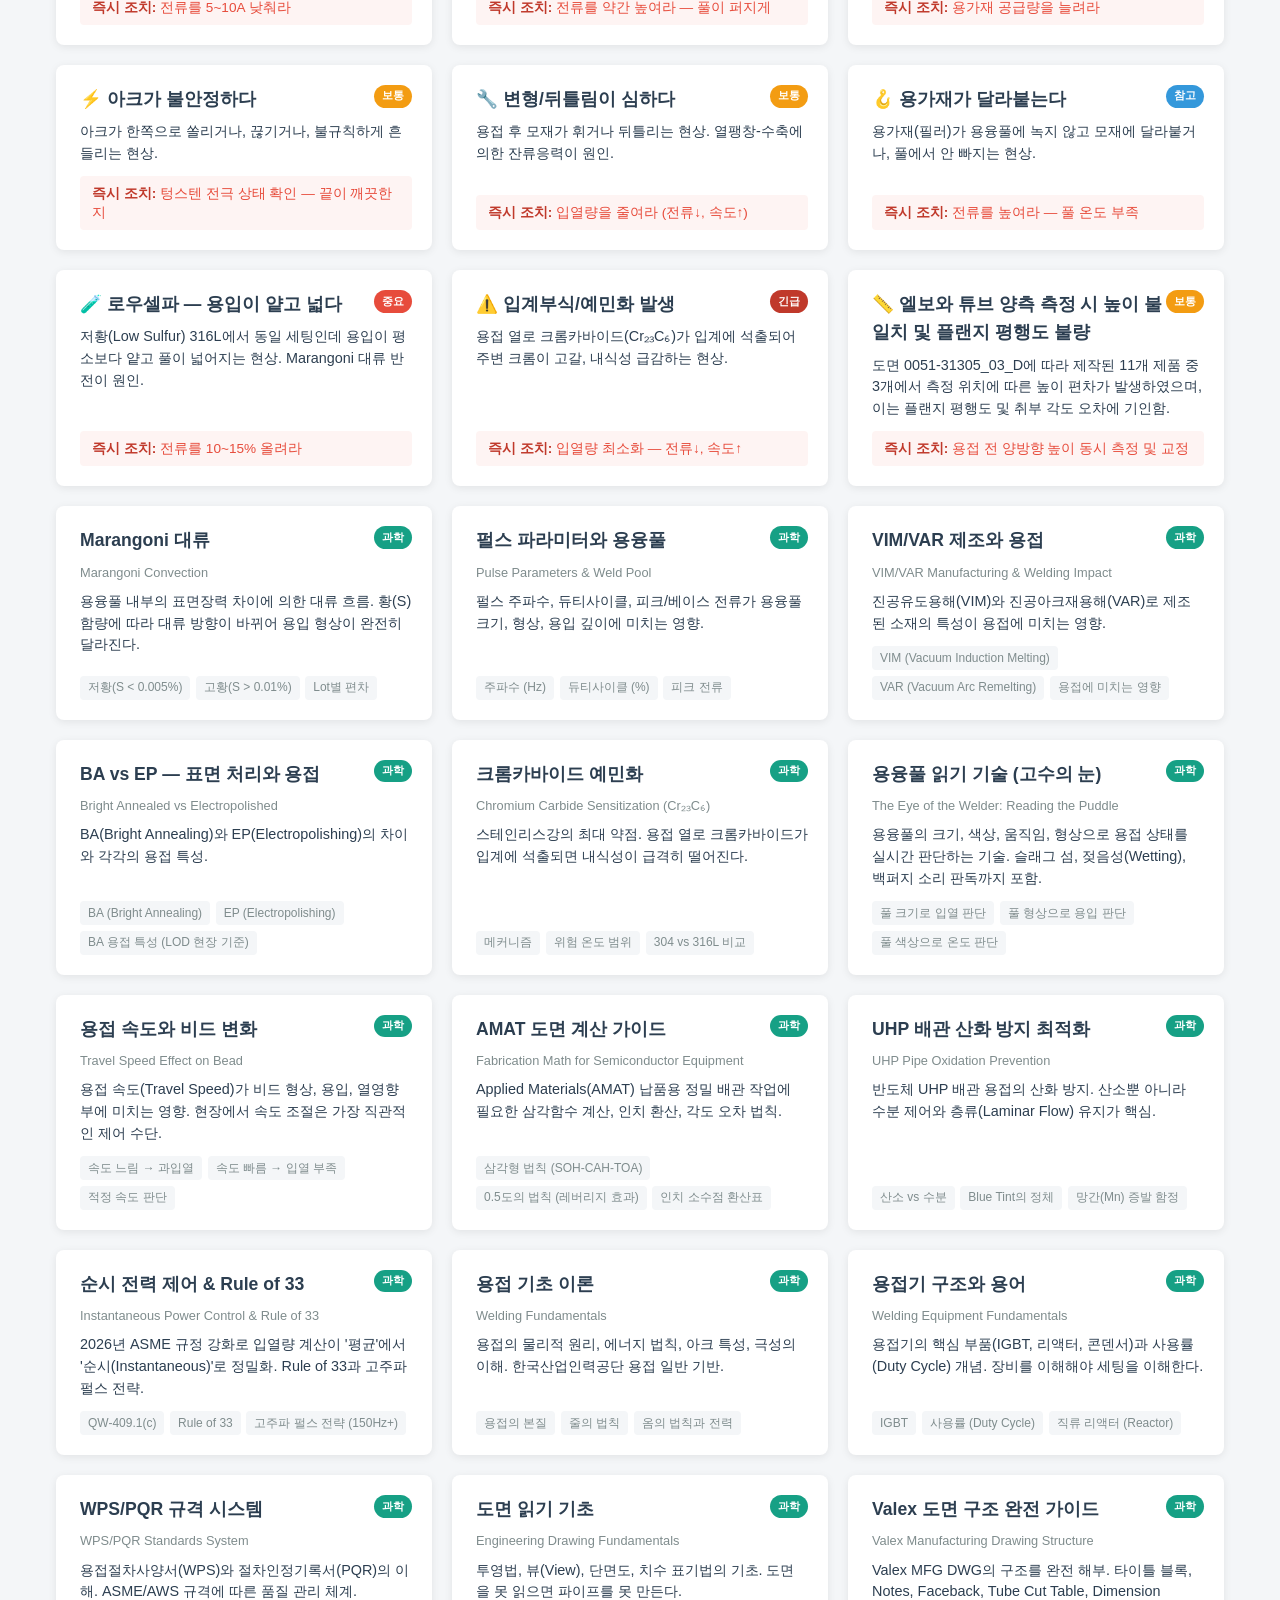
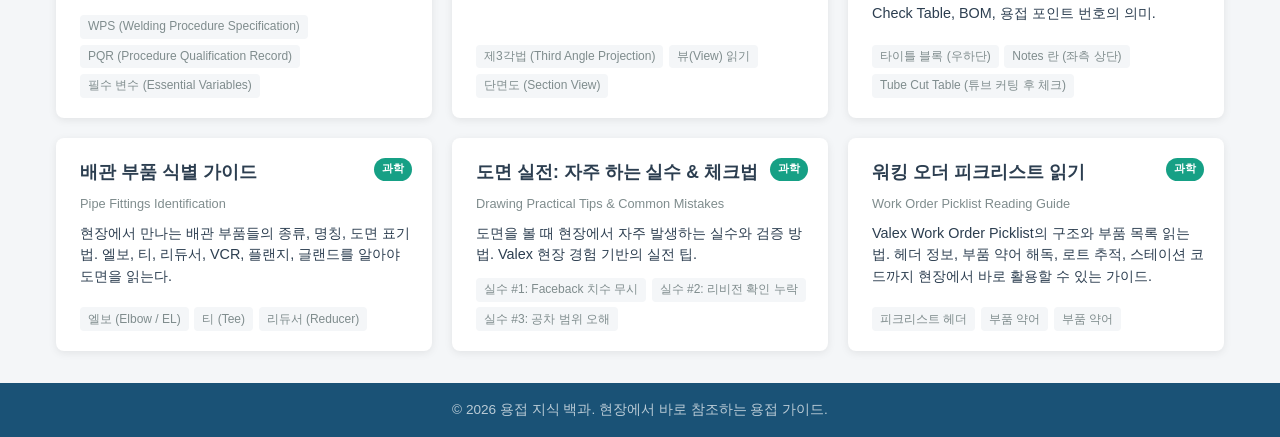
==== commit e9584721: "auto: update index.html" ====
--- a/index.html
+++ b/index.html
@@ -1,5 +1,6 @@
 <!DOCTYPE html>
 <html lang="ko">
+
 <head>
   <meta charset="UTF-8">
   <meta name="viewport" content="width=device-width, initial-scale=1.0">
@@ -7,6 +8,7 @@
   <title>용접 지식 백과</title>
   <link rel="stylesheet" href="css/style.css">
 </head>
+
 <body>
   <header class="header">
     <div class="container">
@@ -15,6 +17,7 @@
       <div class="header__links">
         <a href="#troubleshoot-section" class="header__link header__link--emergency">현장 문제해결</a>
         <a href="calculator.html" class="header__link">파이프 계산기</a>
+        <a href="asme-bpe-guide.html" class="header__link">ASME BPE 학습</a>
       </div>
     </div>
   </header>
@@ -32,13 +35,8 @@
     <!-- 검색 및 필터 영역 -->
     <section class="search-section">
       <div class="search-bar">
-        <input
-          type="text"
-          id="searchInput"
-          class="search-bar__input"
-          placeholder="검색... (예: 용입, 펄스, 316L, Marangoni, BA)"
-          autocomplete="off"
-        >
+        <input type="text" id="searchInput" class="search-bar__input"
+          placeholder="검색... (예: 용입, 펄스, 316L, Marangoni, BA)" autocomplete="off">
       </div>
       <div class="filter-bar">
         <div class="filter-group">
@@ -89,4 +87,5 @@
   <script src="js/search.js"></script>
   <script src="js/app.js"></script>
 </body>
-</html>
+
+</html>
--- a/css/style.css
+++ b/css/style.css
@@ -1,9 +1,10 @@
 /* ============================================
    용접 지식 백과 - 스타일시트
    모바일 퍼스트 + CSS 변수 테마
+   v2.0 — 현장 문제해결 + 용접 과학 추가
    ============================================ */
 
-/* --- CSS 변수 (색상/크기를 여기서만 바꾸면 전체 변경) --- */
+/* --- CSS 변수 --- */
 :root {
   --color-primary: #1a5276;
   --color-primary-light: #2980b9;
@@ -16,15 +17,17 @@
   --color-danger: #e74c3c;
   --color-success: #27ae60;
   --color-info: #3498db;
+  --color-warning: #f39c12;
   --color-tag-process: #2980b9;
   --color-tag-material: #27ae60;
   --color-tag-defect: #e74c3c;
   --color-tag-inspection: #8e44ad;
+  --color-tag-trouble: #e74c3c;
+  --color-tag-science: #16a085;
   --radius: 8px;
   --shadow: 0 2px 8px rgba(0, 0, 0, 0.08);
   --shadow-hover: 0 4px 16px rgba(0, 0, 0, 0.12);
   --max-width: 1200px;
-  --header-height: auto;
 }
 
 /* --- 리셋 & 기본 --- */
@@ -44,6 +47,7 @@
   min-height: 100vh;
   display: flex;
   flex-direction: column;
+  -webkit-text-size-adjust: 100%;
 }
 
 a {
@@ -67,7 +71,7 @@
 .header {
   background: var(--color-primary);
   color: #fff;
-  padding: 1.5rem 0;
+  padding: 1.25rem 0;
   text-align: center;
 }
 
@@ -83,20 +87,37 @@
   margin-top: 0.25rem;
 }
 
-.header__calc-link {
+.header__links {
+  display: flex;
+  justify-content: center;
+  gap: 0.75rem;
+  margin-top: 0.75rem;
+}
+
+.header__link {
   display: inline-block;
-  margin-top: 0.5rem;
-  padding: 0.4rem 1rem;
-  background: var(--color-accent);
+  padding: 0.5rem 1.25rem;
+  background: rgba(255, 255, 255, 0.15);
   color: #fff;
   border-radius: 100px;
-  font-size: 0.85rem;
-  font-weight: 600;
-}
-
-.header__calc-link:hover {
-  opacity: 0.9;
+  font-size: 0.9rem;
+  font-weight: 600;
+  transition: background 0.2s;
+}
+
+.header__link:hover {
+  background: rgba(255, 255, 255, 0.25);
   text-decoration: none;
+}
+
+.header__link--emergency {
+  background: var(--color-danger);
+  animation: pulse-glow 2s infinite;
+}
+
+@keyframes pulse-glow {
+  0%, 100% { box-shadow: 0 0 0 0 rgba(231, 76, 60, 0.4); }
+  50% { box-shadow: 0 0 0 6px rgba(231, 76, 60, 0); }
 }
 
 /* 상세 페이지 헤더 */
@@ -127,9 +148,272 @@
   font-weight: 600;
 }
 
+/* ===================================
+   현장 문제해결 퀵 액세스
+   =================================== */
+.troubleshoot-quick {
+  margin: 1.25rem 0 0.5rem;
+  padding: 1rem;
+  background: linear-gradient(135deg, #2c3e50, #1a5276);
+  border-radius: var(--radius);
+  color: #fff;
+}
+
+.troubleshoot-quick__title {
+  font-size: 1.1rem;
+  font-weight: 700;
+  margin-bottom: 0.15rem;
+}
+
+.troubleshoot-quick__desc {
+  font-size: 0.8rem;
+  opacity: 0.75;
+  margin-bottom: 0.75rem;
+}
+
+.troubleshoot-grid {
+  display: grid;
+  grid-template-columns: repeat(auto-fill, minmax(140px, 1fr));
+  gap: 0.5rem;
+}
+
+/* 트러블슈팅 퀵 버튼 */
+.ts-btn {
+  display: flex;
+  flex-direction: column;
+  align-items: center;
+  gap: 0.25rem;
+  padding: 0.75rem 0.5rem;
+  border-radius: var(--radius);
+  color: #fff;
+  text-align: center;
+  transition: transform 0.1s, opacity 0.2s;
+  text-decoration: none;
+  -webkit-tap-highlight-color: transparent;
+}
+
+.ts-btn:hover {
+  text-decoration: none;
+  transform: scale(1.03);
+}
+
+.ts-btn:active {
+  transform: scale(0.97);
+  opacity: 0.9;
+}
+
+.ts-btn--critical {
+  background: #c0392b;
+}
+
+.ts-btn--high {
+  background: rgba(231, 76, 60, 0.85);
+}
+
+.ts-btn--medium {
+  background: rgba(230, 126, 34, 0.85);
+}
+
+.ts-btn--low {
+  background: rgba(52, 152, 219, 0.7);
+}
+
+.ts-btn__icon {
+  font-size: 1.5rem;
+  line-height: 1;
+}
+
+.ts-btn__label {
+  font-size: 0.8rem;
+  font-weight: 600;
+  line-height: 1.2;
+}
+
+/* ===================================
+   트러블슈팅 상세 페이지
+   =================================== */
+.ts-detail__header {
+  display: flex;
+  align-items: center;
+  gap: 0.75rem;
+  margin-bottom: 0.5rem;
+}
+
+.ts-detail__icon {
+  font-size: 2.5rem;
+  line-height: 1;
+}
+
+.ts-detail__title {
+  font-size: 1.6rem;
+  font-weight: 700;
+}
+
+/* 즉시 조치 섹션 */
+.ts-quickfix-section {
+  margin-bottom: 1.5rem;
+}
+
+.ts-quickfix-section__title {
+  font-size: 1.1rem;
+  font-weight: 700;
+  color: var(--color-danger);
+  margin-bottom: 0.75rem;
+  padding-bottom: 0.25rem;
+  border-bottom: 2px solid var(--color-danger);
+  display: inline-block;
+}
+
+.ts-quickfix {
+  display: flex;
+  align-items: flex-start;
+  gap: 0.75rem;
+  padding: 0.75rem 1rem;
+  margin-bottom: 0.5rem;
+  background: rgba(231, 76, 60, 0.06);
+  border-radius: var(--radius);
+  border-left: 4px solid var(--color-danger);
+}
+
+.ts-quickfix__num {
+  display: flex;
+  align-items: center;
+  justify-content: center;
+  width: 1.75rem;
+  height: 1.75rem;
+  background: var(--color-danger);
+  color: #fff;
+  border-radius: 50%;
+  font-size: 0.85rem;
+  font-weight: 700;
+  flex-shrink: 0;
+}
+
+.ts-quickfix__text {
+  font-size: 1rem;
+  font-weight: 600;
+  line-height: 1.5;
+  padding-top: 0.1rem;
+}
+
+/* 상세 해결 방법 */
+.ts-solution {
+  margin-bottom: 0.75rem;
+  padding: 1rem;
+  background: var(--color-card);
+  border: 1px solid var(--color-border);
+  border-radius: var(--radius);
+}
+
+.ts-solution__action {
+  font-size: 1rem;
+  font-weight: 700;
+  color: var(--color-primary);
+  margin-bottom: 0.35rem;
+}
+
+.ts-solution__detail {
+  font-size: 0.9rem;
+  line-height: 1.6;
+  color: var(--color-text);
+}
+
+/* 다른 문제 보기 링크 */
+.ts-nav {
+  margin-top: 1.5rem;
+  text-align: center;
+}
+
+.ts-nav__back {
+  display: inline-block;
+  padding: 0.75rem 2rem;
+  background: var(--color-primary);
+  color: #fff;
+  border-radius: var(--radius);
+  font-weight: 600;
+  font-size: 1rem;
+}
+
+.ts-nav__back:hover {
+  opacity: 0.9;
+  text-decoration: none;
+}
+
+/* ===================================
+   용접 과학 카드/상세
+   =================================== */
+.card--trouble {
+  border-left-color: var(--color-danger);
+  background: #fff9f8;
+}
+
+.card--science {
+  border-left-color: var(--color-tag-science);
+}
+
+.card__tag--trouble {
+  background: var(--color-danger);
+}
+
+.card__tag--critical {
+  background: #c0392b;
+}
+
+.card__tag--high {
+  background: var(--color-danger);
+}
+
+.card__tag--medium {
+  background: var(--color-warning);
+}
+
+.card__tag--low {
+  background: var(--color-info);
+}
+
+.card__tag--science {
+  background: var(--color-tag-science);
+}
+
+.card__quickfix {
+  margin-top: 0.75rem;
+  padding: 0.5rem 0.75rem;
+  background: rgba(231, 76, 60, 0.06);
+  border-radius: 4px;
+  font-size: 0.85rem;
+  line-height: 1.4;
+  color: var(--color-danger);
+}
+
+.card__quickfix strong {
+  color: #c0392b;
+}
+
+/* 과학 포인트 */
+.science-point {
+  margin-bottom: 0.75rem;
+  padding: 1rem;
+  background: rgba(22, 160, 133, 0.06);
+  border-left: 4px solid var(--color-tag-science);
+  border-radius: 0 var(--radius) var(--radius) 0;
+}
+
+.science-point__title {
+  font-size: 0.95rem;
+  font-weight: 700;
+  color: var(--color-primary);
+  margin-bottom: 0.35rem;
+}
+
+.science-point__detail {
+  font-size: 0.9rem;
+  line-height: 1.6;
+  color: var(--color-text);
+}
+
 /* --- 검색 & 필터 --- */
 .search-section {
-  margin: 1.5rem 0 1rem;
+  margin: 1rem 0 1rem;
 }
 
 .search-bar {
@@ -211,6 +495,10 @@
   transform: translateY(-2px);
 }
 
+.card:active {
+  transform: translateY(0);
+}
+
 .card--process {
   border-left-color: var(--color-tag-process);
 }
@@ -379,7 +667,7 @@
 }
 
 .detail-section__list li::before {
-  content: "•";
+  content: "\2022";
   position: absolute;
   left: 0.25rem;
   color: var(--color-primary-light);
@@ -435,6 +723,7 @@
 .settings-table-wrapper {
   overflow-x: auto;
   margin-bottom: 1rem;
+  -webkit-overflow-scrolling: touch;
 }
 
 .settings-table {
@@ -772,7 +1061,9 @@
   font-size: 0.85rem;
 }
 
-/* --- 반응형 (데스크탑 보정) --- */
+/* ===================================
+   반응형 — 데스크탑 보정
+   =================================== */
 @media (min-width: 768px) {
   .header__title {
     font-size: 2rem;
@@ -791,12 +1082,22 @@
     font-size: 2rem;
   }
 
+  .ts-detail__title {
+    font-size: 2rem;
+  }
+
   .card-grid {
     gap: 1.25rem;
   }
-}
-
-/* 모바일 최적화 */
+
+  .troubleshoot-grid {
+    grid-template-columns: repeat(auto-fill, minmax(160px, 1fr));
+  }
+}
+
+/* ===================================
+   모바일 최적화 (핵심)
+   =================================== */
 @media (max-width: 500px) {
   .pros-cons {
     grid-template-columns: 1fr;
@@ -807,11 +1108,38 @@
   }
 
   .search-section {
-    margin: 1rem 0 0.75rem;
+    margin: 0.75rem 0 0.75rem;
   }
 
   .filter-bar {
     gap: 0.5rem;
+  }
+
+  /* 트러블슈팅 버튼 — 모바일에서 2열 고정 (터치하기 좋게 큼직하게) */
+  .troubleshoot-grid {
+    grid-template-columns: repeat(2, 1fr);
+    gap: 0.4rem;
+  }
+
+  .ts-btn {
+    padding: 0.6rem 0.35rem;
+  }
+
+  .ts-btn__icon {
+    font-size: 1.3rem;
+  }
+
+  .ts-btn__label {
+    font-size: 0.75rem;
+  }
+
+  /* 즉시 조치 — 모바일에서 더 눈에 띄게 */
+  .ts-quickfix {
+    padding: 0.6rem 0.75rem;
+  }
+
+  .ts-quickfix__text {
+    font-size: 0.95rem;
   }
 
   /* 테이블 → 카드 변환 */
@@ -875,6 +1203,11 @@
     font-size: 1.3rem;
   }
 
+  .header__links {
+    flex-direction: column;
+    gap: 0.4rem;
+  }
+
   .card {
     padding: 1rem;
   }
@@ -887,7 +1220,8 @@
     padding: 1rem 0 1.5rem;
   }
 
-  .detail__title {
+  .detail__title,
+  .ts-detail__title {
     font-size: 1.4rem;
   }
 
@@ -895,4 +1229,12 @@
   .caution-box {
     padding: 0.6rem 0.75rem;
   }
-}
+
+  .troubleshoot-quick {
+    padding: 0.75rem;
+  }
+
+  .ts-btn__label {
+    font-size: 0.7rem;
+  }
+}
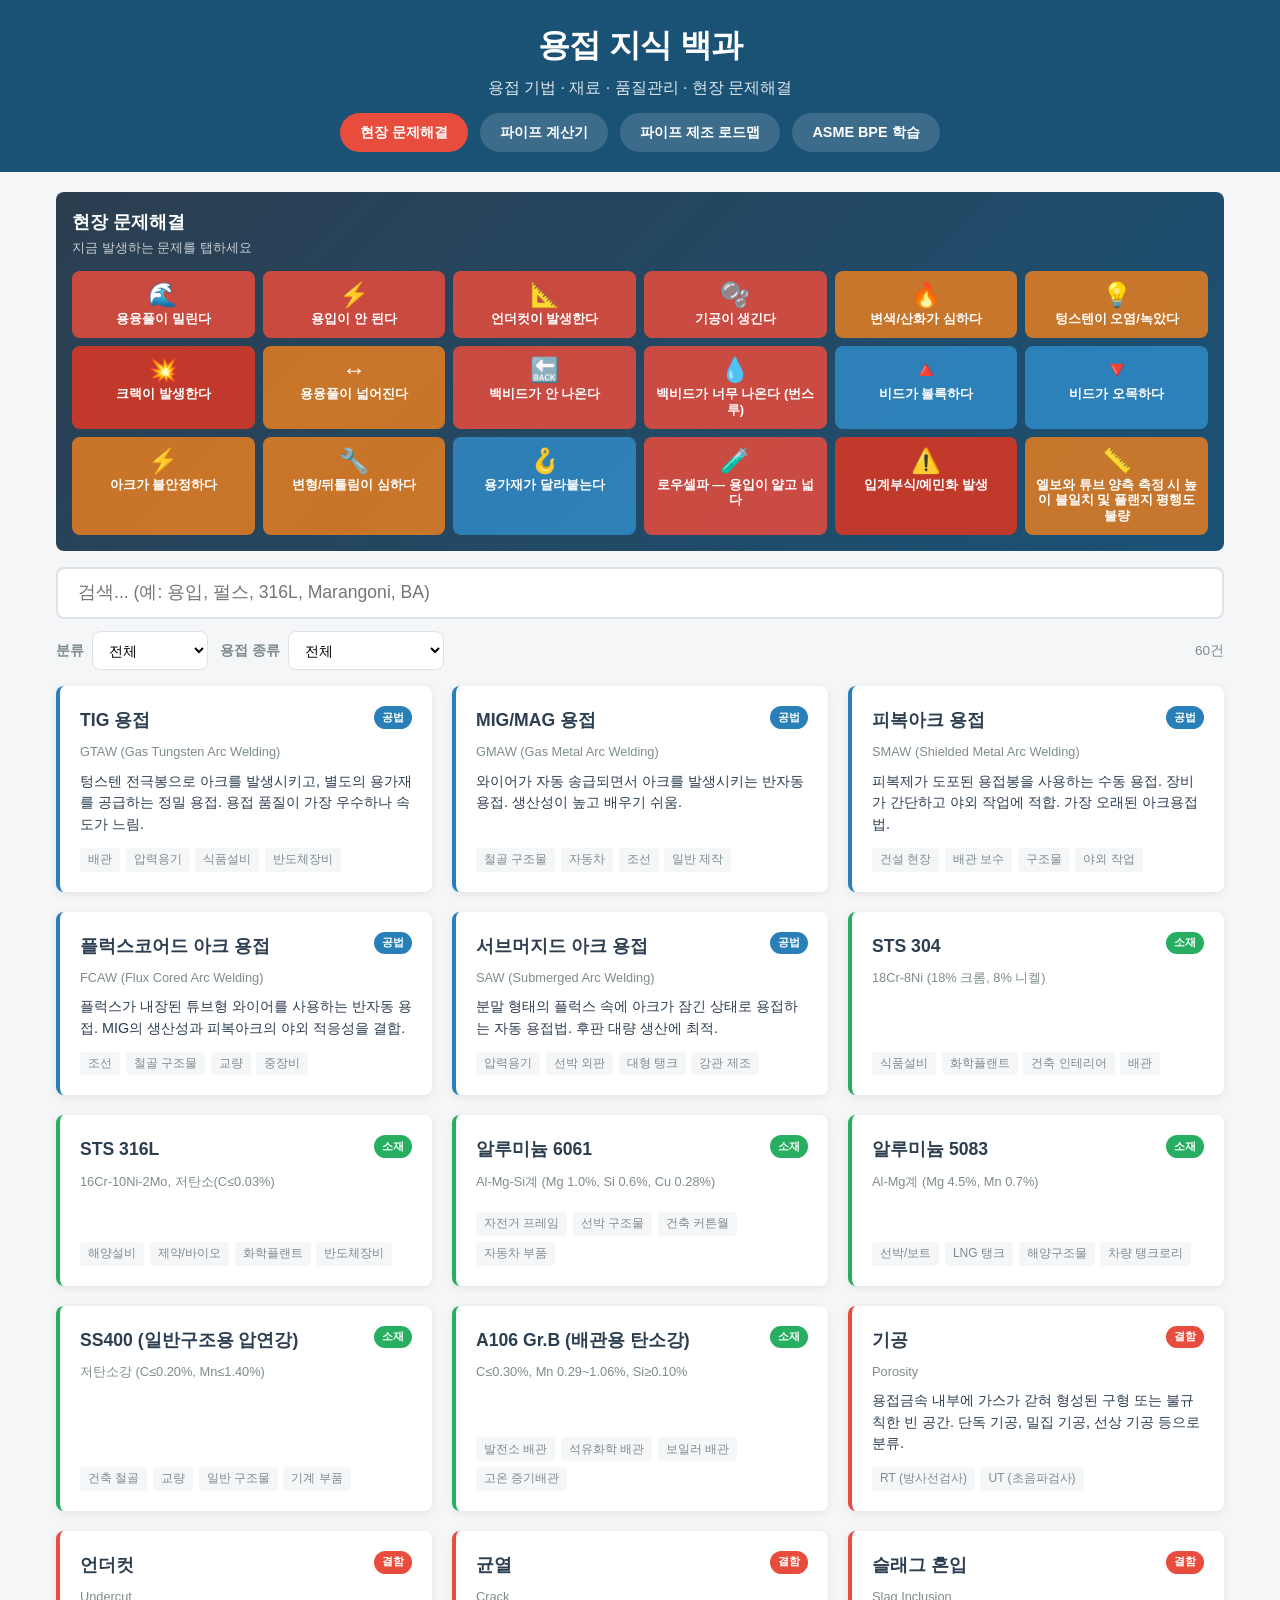
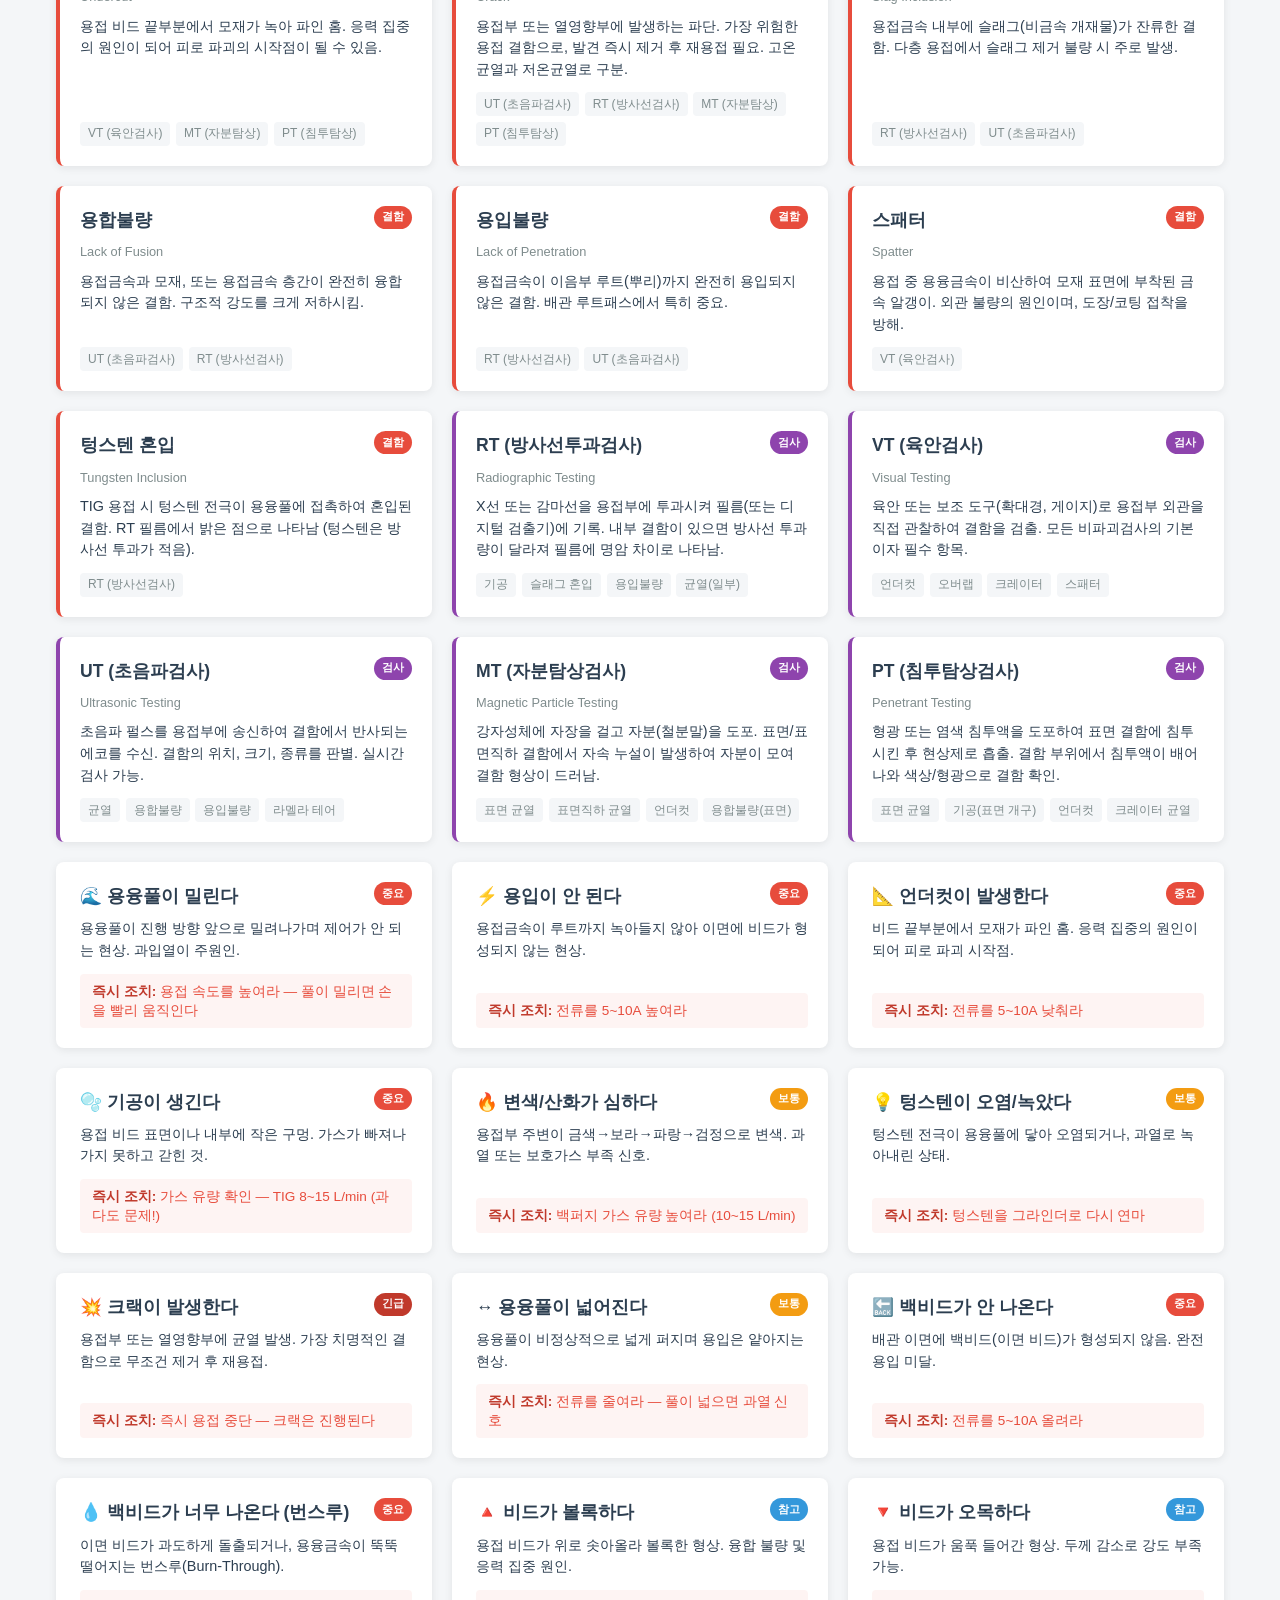
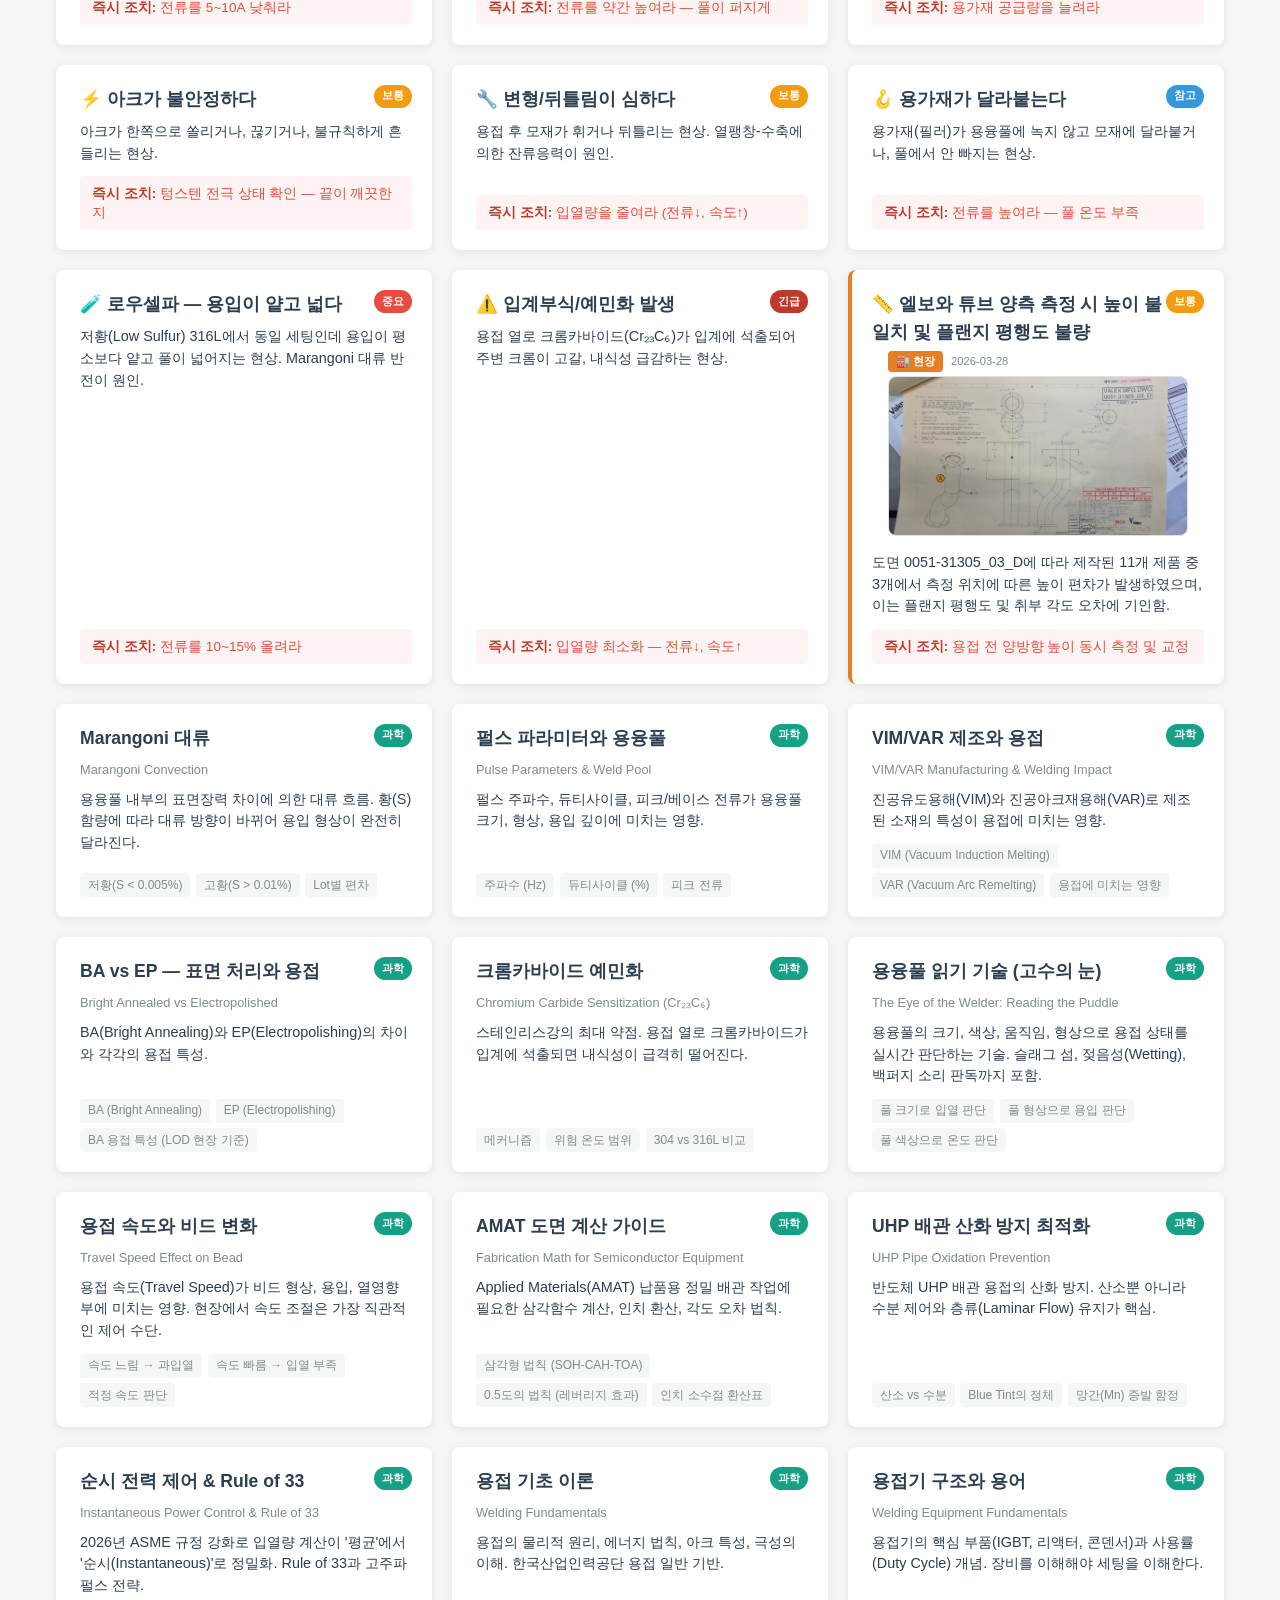
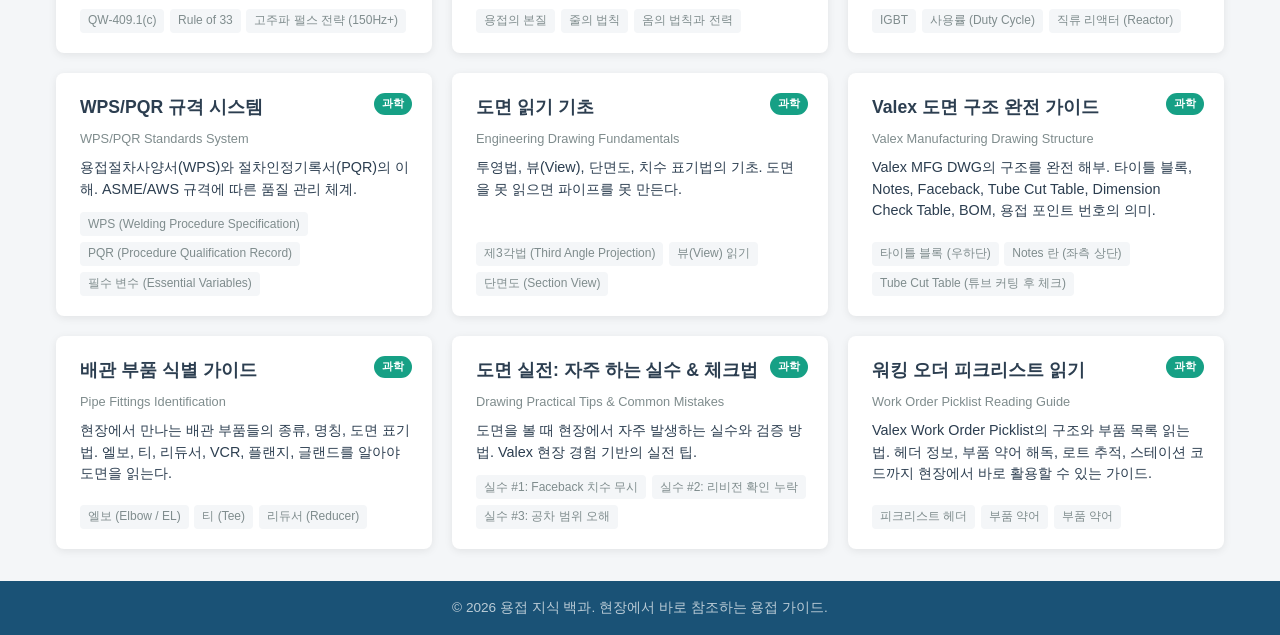
==== commit a2db7a32: "auto: update index.html" ====
--- a/index.html
+++ b/index.html
@@ -17,6 +17,7 @@
       <div class="header__links">
         <a href="#troubleshoot-section" class="header__link header__link--emergency">현장 문제해결</a>
         <a href="calculator.html" class="header__link">파이프 계산기</a>
+        <a href="pipe-roadmap.html" class="header__link">파이프 제조 로드맵</a>
         <a href="asme-bpe-guide.html" class="header__link">ASME BPE 학습</a>
       </div>
     </div>
--- a/css/style.css
+++ b/css/style.css
@@ -1238,3 +1238,136 @@
     font-size: 0.7rem;
   }
 }
+
+/* ============================================
+   현장 경험 (Field Experience)
+   텔레그램 /현장 명령으로 추가된 항목 스타일
+   ============================================ */
+
+/* 카드 - 현장 경험 뱃지 */
+.card--field {
+  border-left-color: #e67e22;
+}
+
+.card__field-info {
+  display: flex;
+  align-items: center;
+  gap: 0.5rem;
+  padding: 0 1rem;
+  margin-top: -0.25rem;
+  margin-bottom: 0.25rem;
+}
+
+.card__field-badge {
+  font-size: 0.7rem;
+  background: #e67e22;
+  color: #fff;
+  padding: 2px 8px;
+  border-radius: 4px;
+  font-weight: 600;
+}
+
+.card__date {
+  font-size: 0.7rem;
+  color: var(--color-text-light);
+}
+
+/* 카드 - 이미지 썸네일 */
+.card__thumb {
+  padding: 0 1rem;
+  margin-bottom: 0.5rem;
+}
+
+.card__thumb img {
+  width: 100%;
+  max-height: 160px;
+  object-fit: cover;
+  border-radius: var(--radius);
+  border: 1px solid #e0e0e0;
+}
+
+/* 상세 페이지 - 뱃지 영역 */
+.ts-detail__badges {
+  display: flex;
+  align-items: center;
+  gap: 0.5rem;
+  flex-wrap: wrap;
+  margin-bottom: 0.75rem;
+}
+
+.detail__category--field {
+  background: #e67e22 !important;
+}
+
+.detail__category--date {
+  background: #7f8c8d !important;
+  font-size: 0.75rem;
+}
+
+/* 상세 페이지 - 현장 메타 정보 (제품, 도면번호) */
+.field-meta {
+  background: #fef9f3;
+  border: 1px solid #f0dcc4;
+  border-radius: var(--radius);
+  padding: 0.75rem 1rem;
+  margin-bottom: 1rem;
+}
+
+.field-meta__item {
+  display: flex;
+  align-items: center;
+  gap: 0.5rem;
+  padding: 0.25rem 0;
+}
+
+.field-meta__label {
+  font-weight: 700;
+  font-size: 0.85rem;
+  min-width: 60px;
+}
+
+.field-meta__value {
+  font-size: 0.9rem;
+  color: var(--color-text);
+}
+
+/* 상세 페이지 - 도면/사진 이미지 */
+.field-image-wrapper {
+  text-align: center;
+}
+
+.field-image {
+  max-width: 100%;
+  max-height: 400px;
+  object-fit: contain;
+  border-radius: var(--radius);
+  border: 2px solid #e0e0e0;
+  cursor: pointer;
+  transition: all 0.3s ease;
+}
+
+.field-image:hover {
+  border-color: var(--color-primary-light);
+  box-shadow: var(--shadow-hover);
+}
+
+.field-image--expanded {
+  max-height: none;
+  position: fixed;
+  top: 5vh;
+  left: 5vw;
+  width: 90vw;
+  max-width: 90vw;
+  max-height: 90vh;
+  z-index: 1000;
+  background: #fff;
+  padding: 8px;
+  border: 3px solid var(--color-primary);
+  box-shadow: 0 0 0 9999px rgba(0, 0, 0, 0.7);
+}
+
+.field-image__hint {
+  font-size: 0.75rem;
+  color: var(--color-text-light);
+  margin-top: 0.5rem;
+}
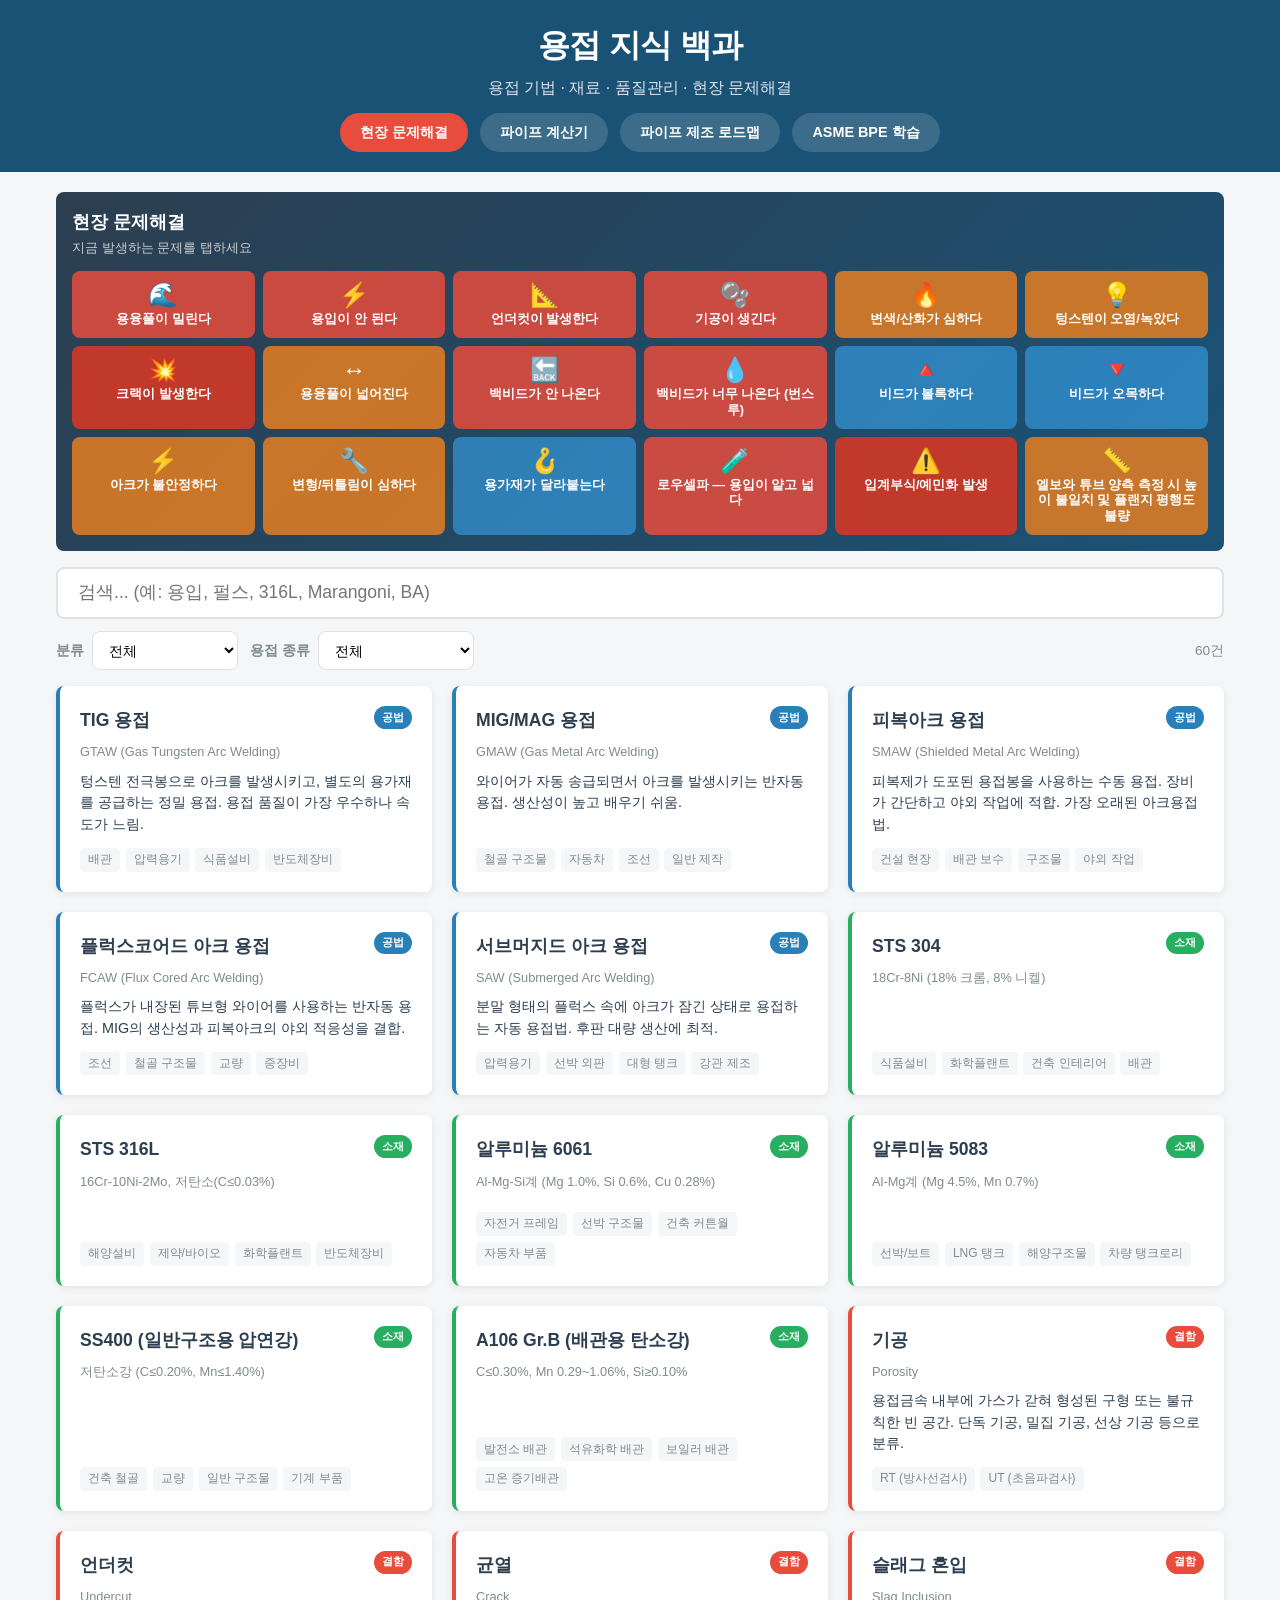
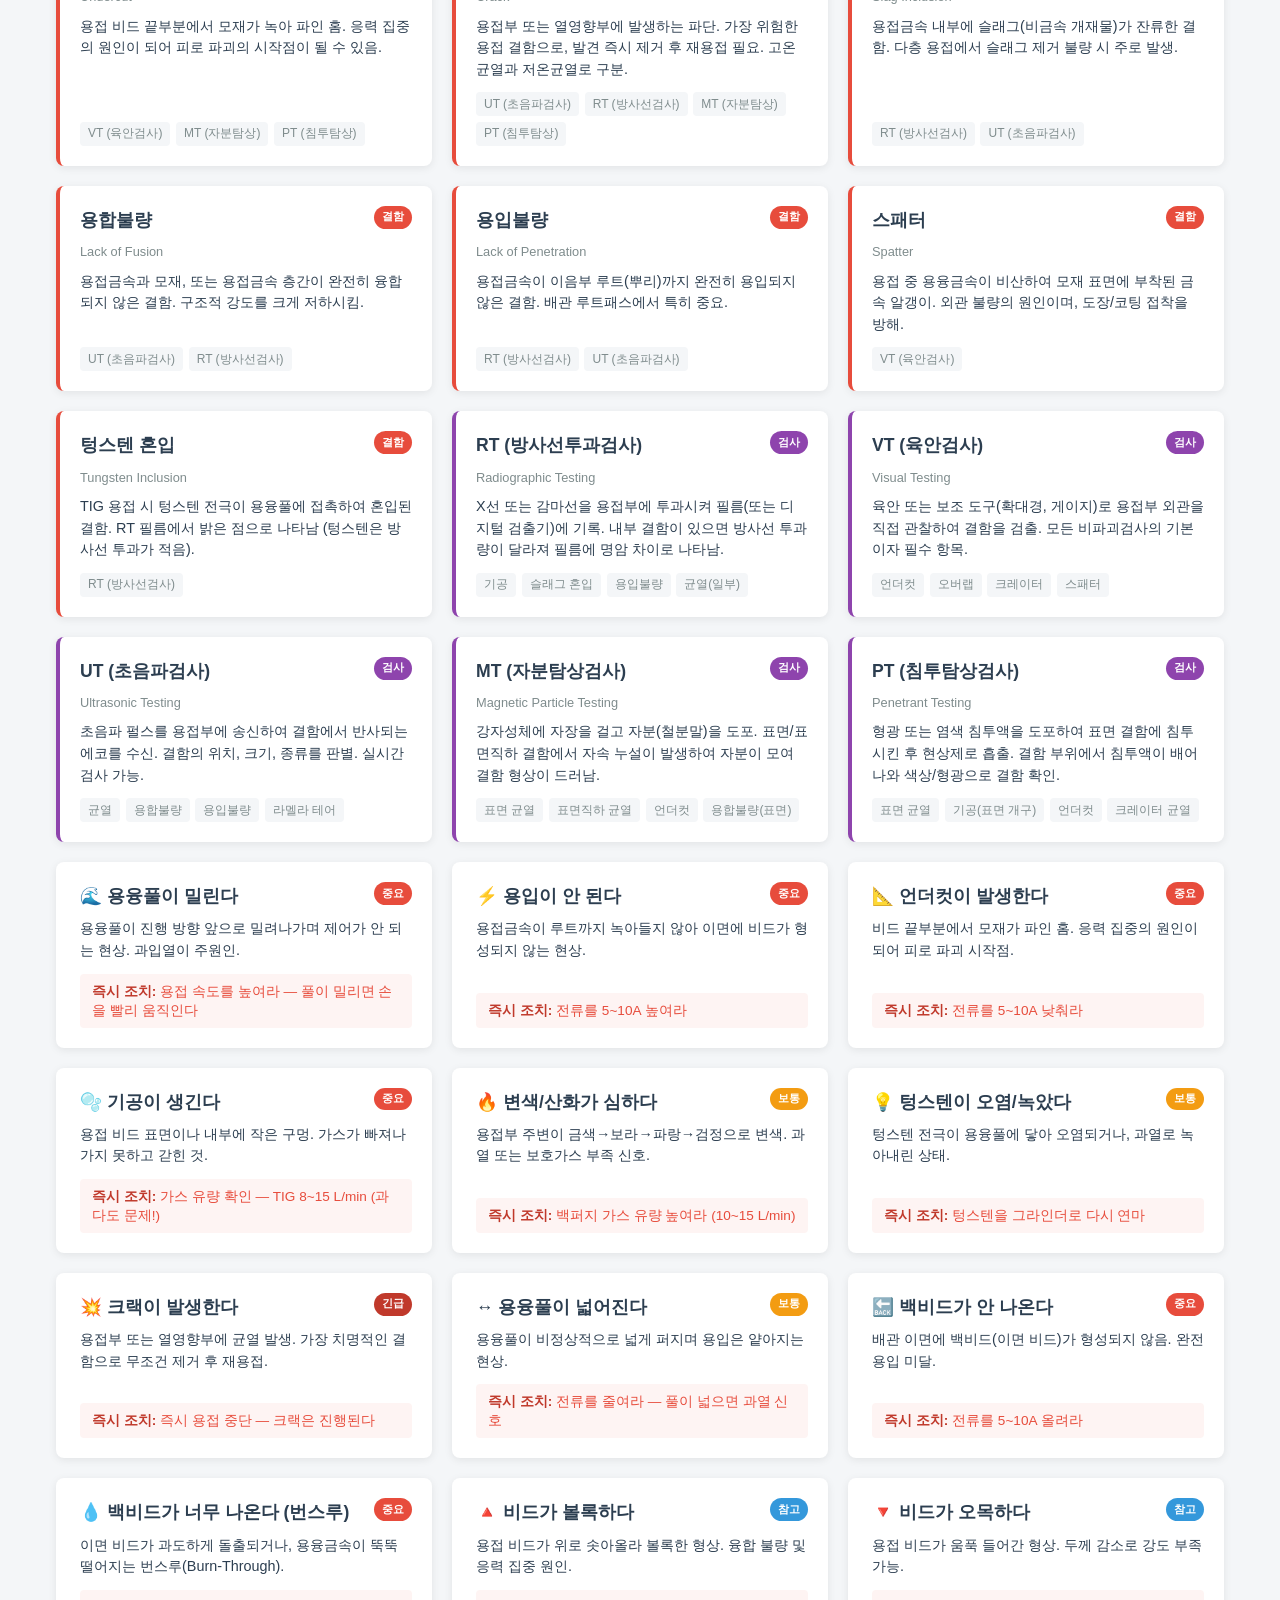
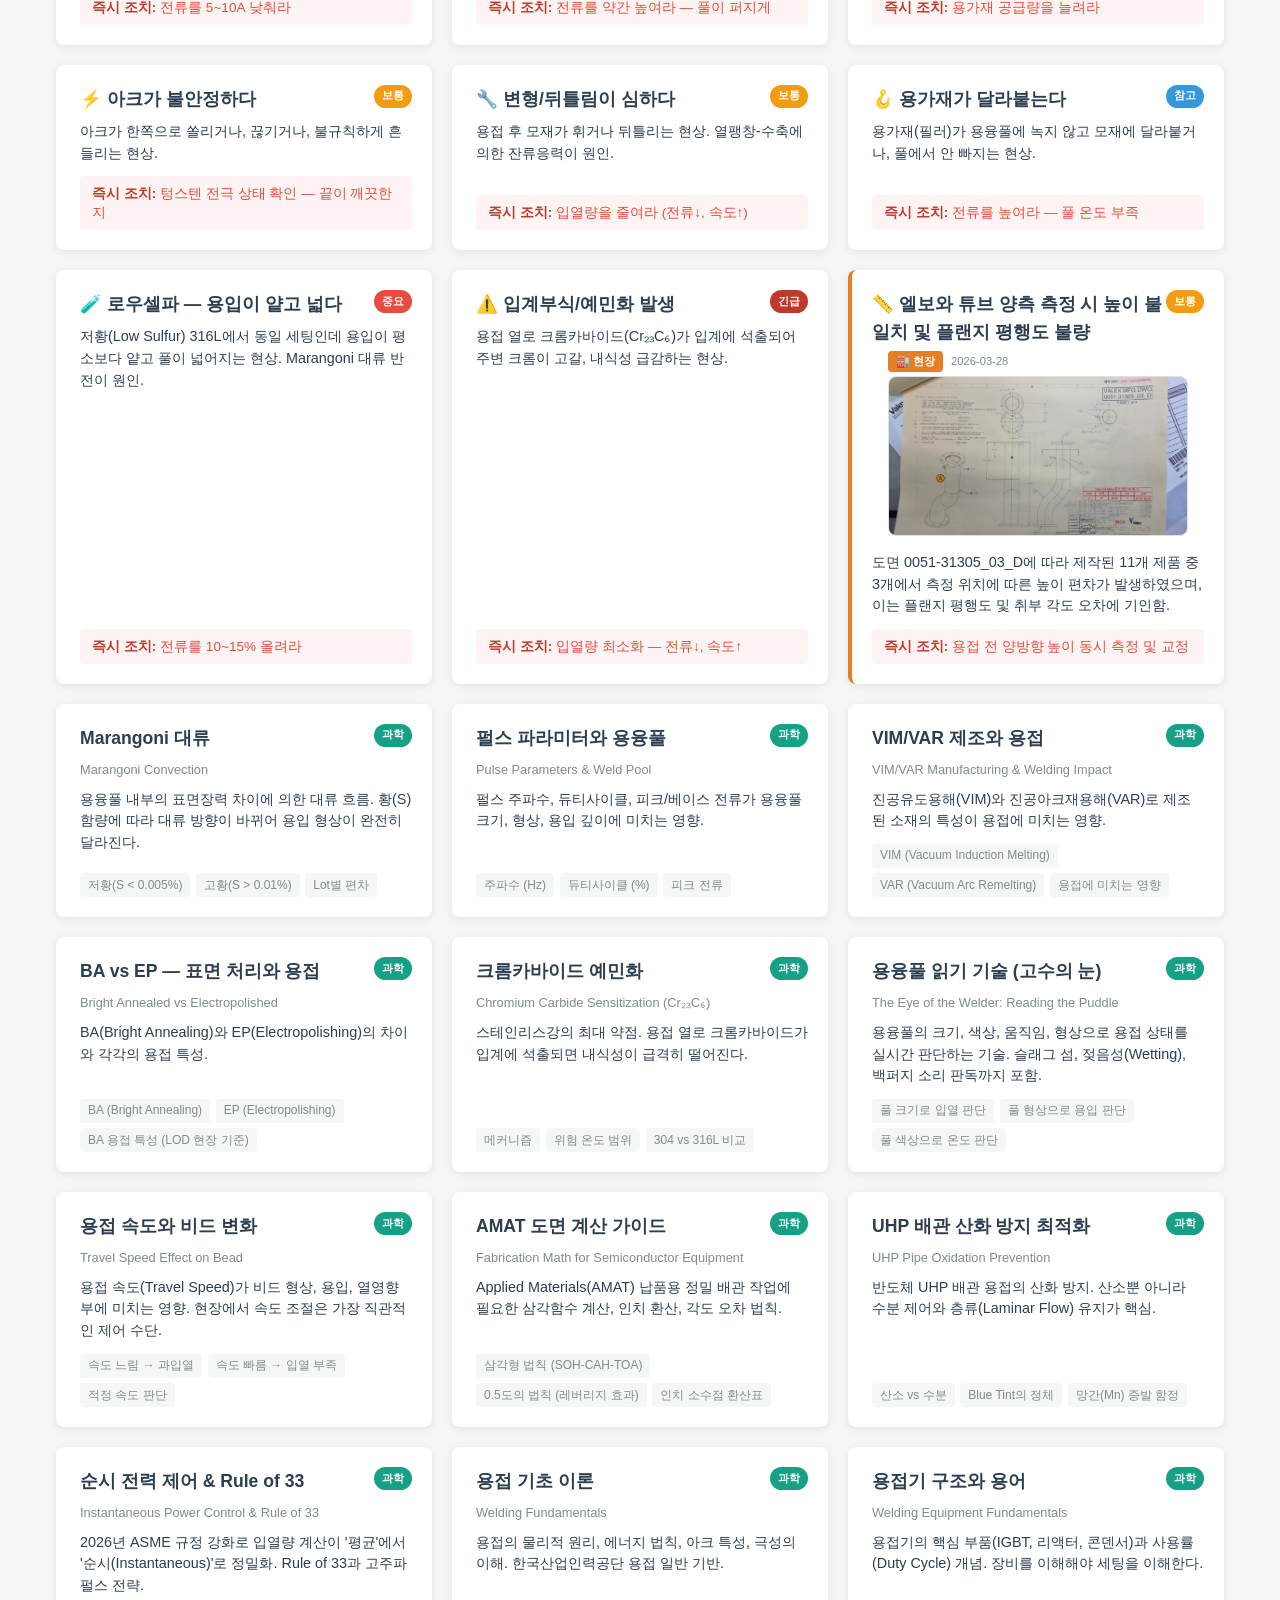
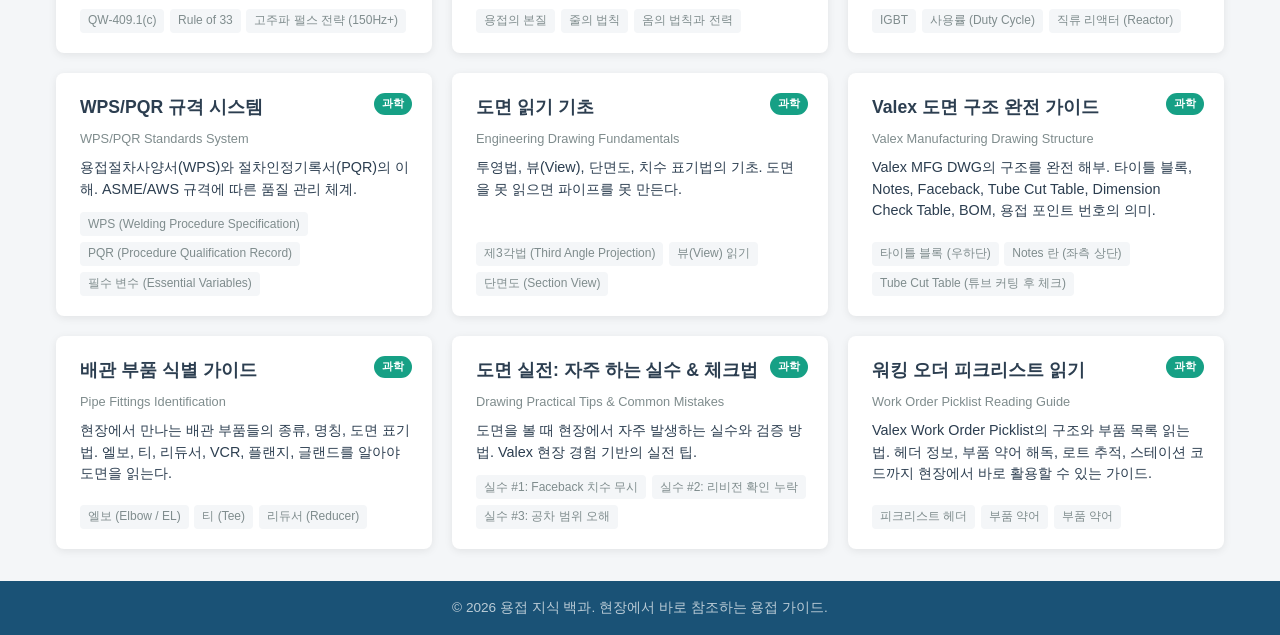
==== commit 7b203570: "auto: update index.html" ====
--- a/index.html
+++ b/index.html
@@ -44,6 +44,7 @@
           <label for="typeFilter" class="filter-group__label">분류</label>
           <select id="typeFilter" class="filter-group__select">
             <option value="all">전체</option>
+            <option value="field">🏭 내 현장 기록</option>
             <option value="troubleshooting">문제해결</option>
             <option value="processes">용접 공법</option>
             <option value="materials">소재</option>
